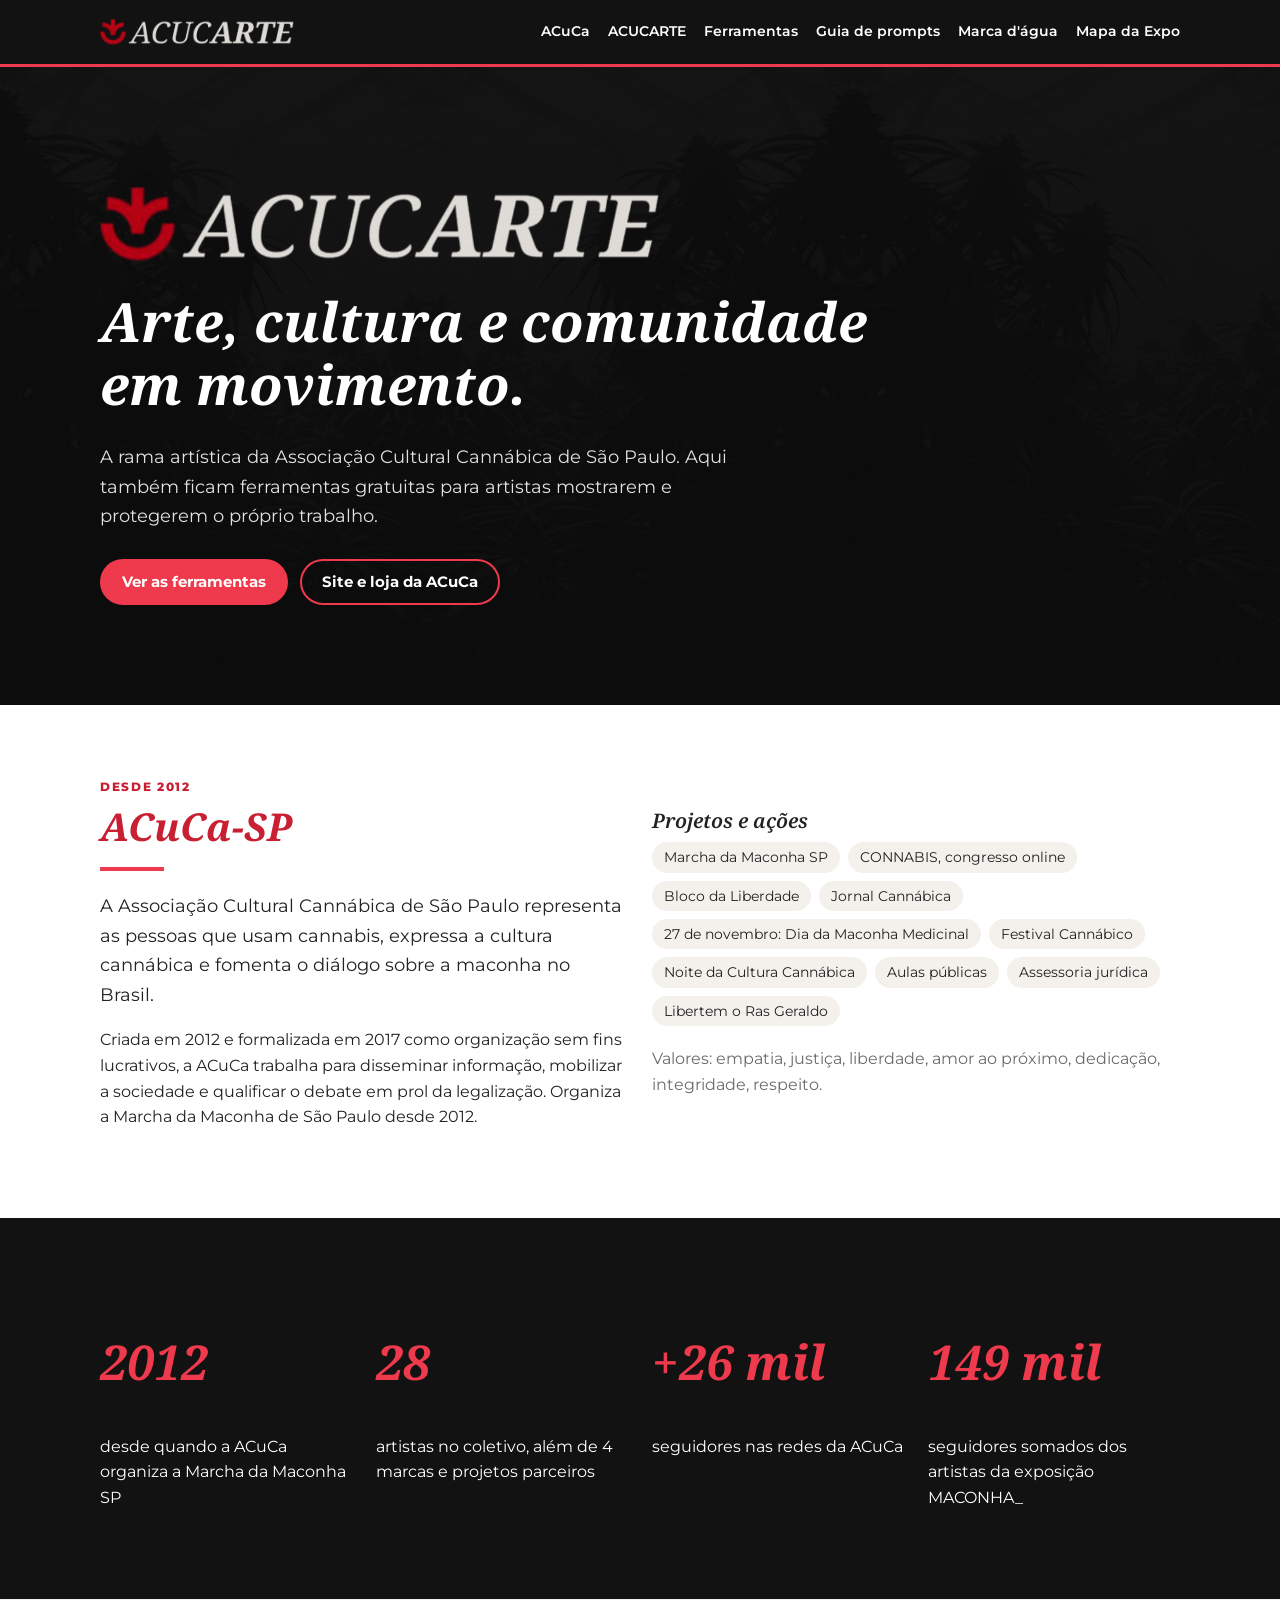
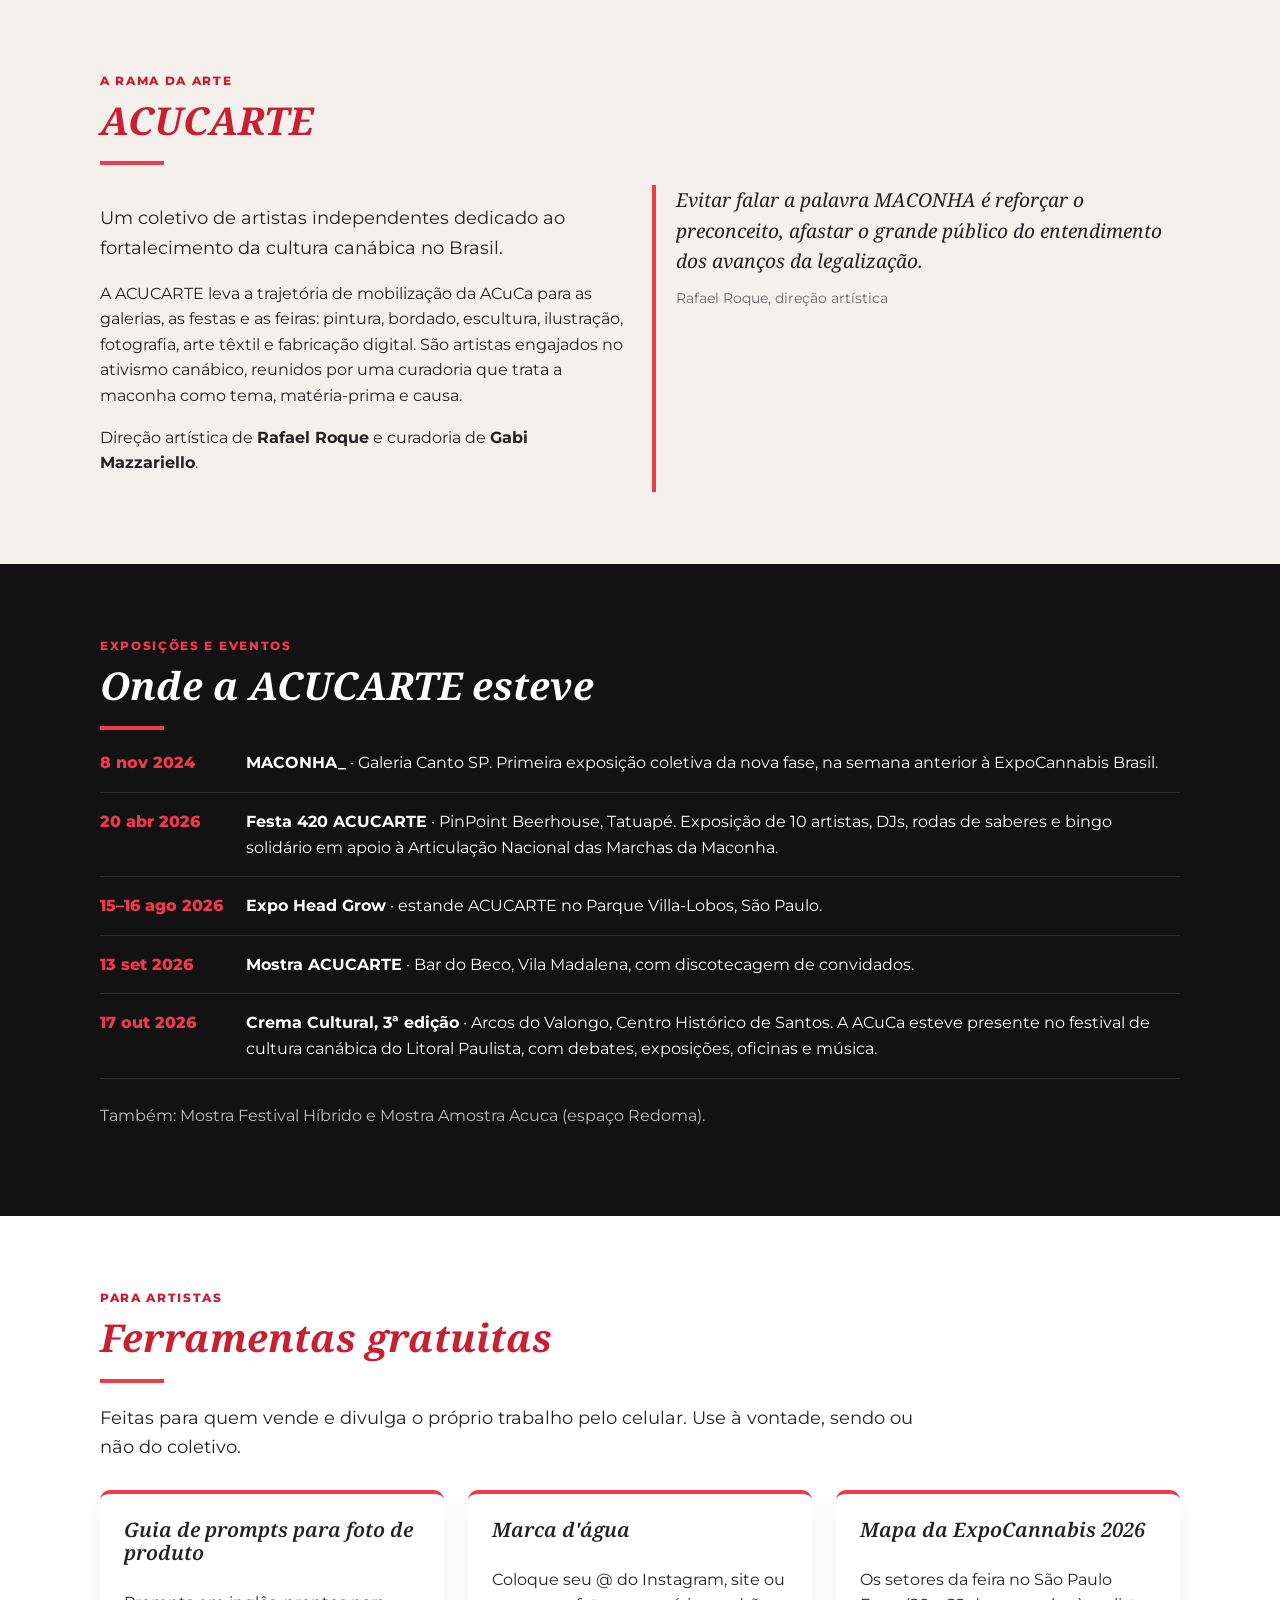
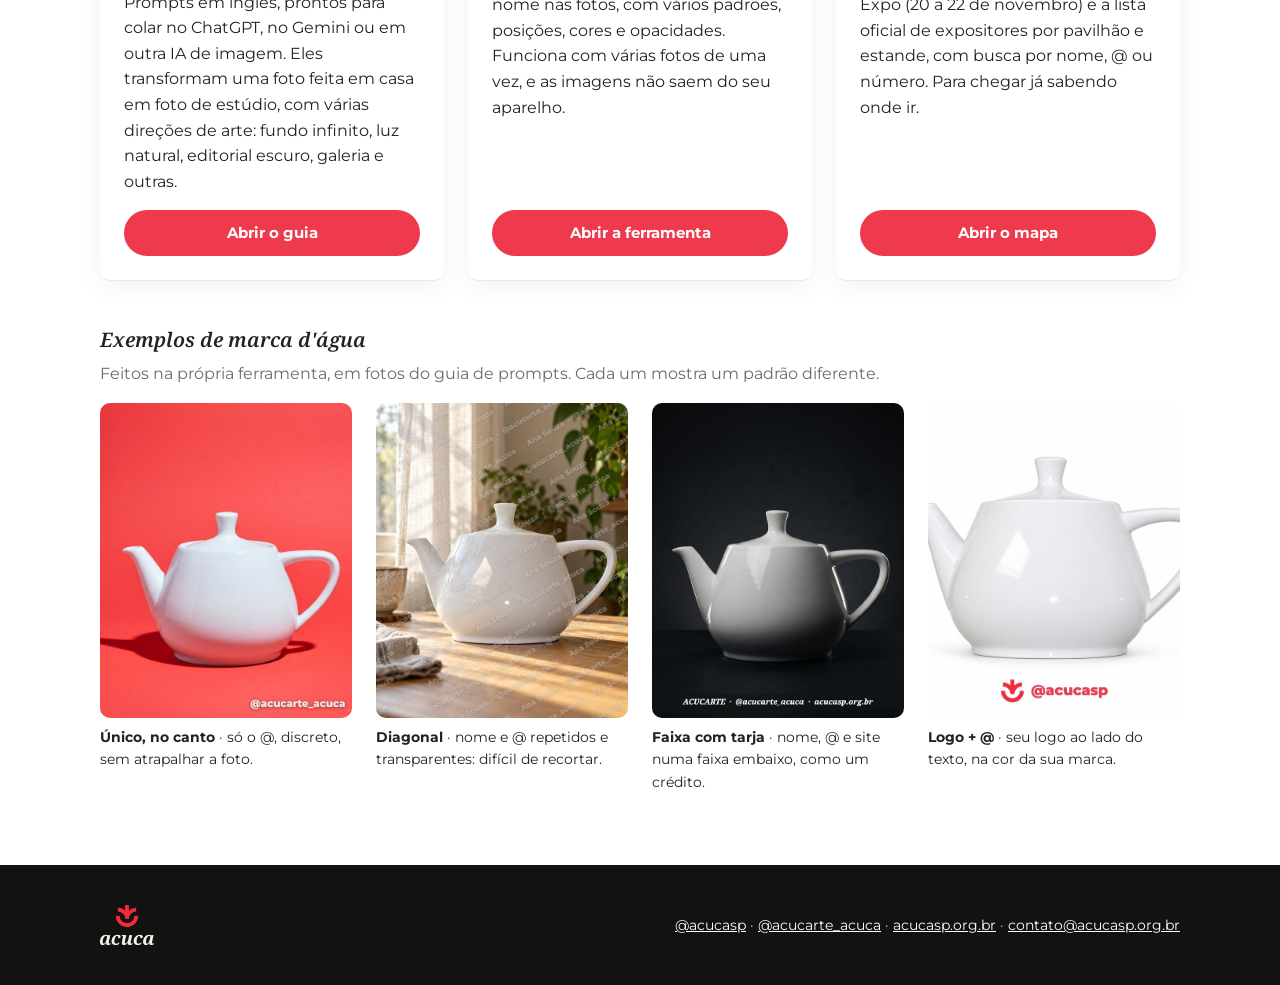
==== index.html @ 6b3c2a62 "Linha do tempo: Crema Cultural identificado como 3ª edição Co-Authored-By: Claude Opus 5.5 <noreply@" ====
<!doctype html>
<html lang="pt-BR">
<head>
  <meta charset="utf-8">
  <meta name="viewport" content="width=device-width, initial-scale=1">
  <title>ACUCARTE · ACuCa-SP</title>
  <meta name="description" content="ACuCa-SP, Associação Cultural Cannábica de São Paulo, e ACUCARTE, sua rama artística. Ferramentas gratuitas para artistas: guia de prompts para foto de produto e marca d'água.">
  <meta property="og:title" content="ACUCARTE · ACuCa-SP">
  <meta property="og:description" content="Arte, cultura e comunidade em movimento. Ferramentas gratuitas para artistas.">
  <meta property="og:image" content="https://acuca-sp.github.io/assets/img/fundo-estufa.jpg">
  <link rel="icon" href="assets/img/simbolo-acuca.svg" type="image/svg+xml">
  <link rel="preconnect" href="https://fonts.googleapis.com">
  <link rel="preconnect" href="https://fonts.gstatic.com" crossorigin>
  <link rel="stylesheet" href="https://fonts.googleapis.com/css2?family=Noto+Serif:ital,wght@1,400;1,600;1,700&family=Montserrat:wght@400;600;700;800&display=swap">
  <link rel="stylesheet" href="assets/css/style.css?v=202610271545">
</head>
<body>
  <a class="pular" href="#conteudo">Pular para o conteúdo</a>
  <header class="topo">
    <div class="wrap">
      <a class="marca" href="./" target="_blank" rel="noopener"><img src="assets/img/logo-acucarte-claro.png" alt="ACUCARTE" width="910" height="122"></a>
      <nav aria-label="Principal">
        <a href="#acuca">ACuCa</a>
        <a href="#acucarte">ACUCARTE</a>
        <a href="#ferramentas">Ferramentas</a>
        <a href="prompts/" target="_blank" rel="noopener">Guia de prompts</a>
        <a href="marca-dagua/" target="_blank" rel="noopener">Marca d'água</a>
        <a href="expocannabis/" target="_blank" rel="noopener">Mapa da Expo</a>
      </nav>
    </div>
  </header>

  <main id="conteudo">
    <section class="hero">
      <div class="wrap">
        <img class="logo" src="assets/img/logo-acucarte-claro.png" alt="ACUCARTE" width="910" height="122">
        <h1>Arte, cultura e comunidade em movimento.</h1>
        <p>A rama artística da Associação Cultural Cannábica de São Paulo. Aqui também ficam ferramentas gratuitas para artistas mostrarem e protegerem o próprio trabalho.</p>
        <div class="botoes">
          <a class="btn" href="#ferramentas">Ver as ferramentas</a>
          <a class="btn contorno" href="https://www.acucasp.org.br" target="_blank" rel="noopener">Site e loja da ACuCa</a>
        </div>
      </div>
    </section>

    <section id="acuca" class="branca">
      <div class="wrap grade g2" style="align-items:center">
        <div>
          <p class="rotulo">Desde 2012</p>
          <h2>ACuCa-SP</h2>
          <hr class="fio">
          <p class="lead">A Associação Cultural Cannábica de São Paulo representa as pessoas que usam cannabis, expressa a cultura cannábica e fomenta o diálogo sobre a maconha no Brasil.</p>
          <p>Criada em 2012 e formalizada em 2017 como organização sem fins lucrativos, a ACuCa trabalha para disseminar informação, mobilizar a sociedade e qualificar o debate em prol da legalização. Organiza a Marcha da Maconha de São Paulo desde 2012.</p>
        </div>
        <div>
          <h3>Projetos e ações</h3>
          <ul class="lista-tags">
            <li>Marcha da Maconha SP</li>
            <li>CONNABIS, congresso online</li>
            <li>Bloco da Liberdade</li>
            <li>Jornal Cannábica</li>
            <li>27 de novembro: Dia da Maconha Medicinal</li>
            <li>Festival Cannábico</li>
            <li>Noite da Cultura Cannábica</li>
            <li>Aulas públicas</li>
            <li>Assessoria jurídica</li>
            <li>Libertem o Ras Geraldo</li>
          </ul>
          <p class="mudo" style="margin-top:20px">Valores: empatia, justiça, liberdade, amor ao próximo, dedicação, integridade, respeito.</p>
        </div>
      </div>
    </section>

    <section class="escura">
      <div class="wrap grade g4">
        <div><p class="numero">2012</p><p>desde quando a ACuCa organiza a Marcha da Maconha SP</p></div>
        <div><p class="numero">28</p><p>artistas no coletivo, além de 4 marcas e projetos parceiros</p></div>
        <div><p class="numero">+26 mil</p><p>seguidores nas redes da ACuCa</p></div>
        <div><p class="numero">149 mil</p><p>seguidores somados dos artistas da exposição MACONHA_</p></div>
      </div>
    </section>

    <section id="acucarte">
      <div class="wrap">
        <p class="rotulo">A rama da arte</p>
        <h2>ACUCARTE</h2>
        <hr class="fio">
        <div class="grade g2">
          <div>
            <p class="lead">Um coletivo de artistas independentes dedicado ao fortalecimento da cultura canábica no Brasil.</p>
            <p>A ACUCARTE leva a trajetória de mobilização da ACuCa para as galerias, as festas e as feiras: pintura, bordado, escultura, ilustração, fotografia, arte têxtil e fabricação digital. São artistas engajados no ativismo canábico, reunidos por uma curadoria que trata a maconha como tema, matéria-prima e causa.</p>
            <p>Direção artística de <strong>Rafael Roque</strong> e curadoria de <strong>Gabi Mazzariello</strong>.</p>
          </div>
          <blockquote>
            Evitar falar a palavra MACONHA é reforçar o preconceito, afastar o grande público do entendimento dos avanços da legalização.
            <footer>Rafael Roque, direção artística</footer>
          </blockquote>
        </div>
      </div>
    </section>

    <section class="escura">
      <div class="wrap">
        <p class="rotulo">Exposições e eventos</p>
        <h2>Onde a ACUCARTE esteve</h2>
        <hr class="fio">
        <ol class="linha-tempo">
          <li><time datetime="2024-11-08">8 nov 2024</time><div><strong>MACONHA_</strong> · Galeria Canto SP. Primeira exposição coletiva da nova fase, na semana anterior à ExpoCannabis Brasil.</div></li>
          <li><time datetime="2026-04-20">20 abr 2026</time><div><strong>Festa 420 ACUCARTE</strong> · PinPoint Beerhouse, Tatuapé. Exposição de 10 artistas, DJs, rodas de saberes e bingo solidário em apoio à Articulação Nacional das Marchas da Maconha.</div></li>
          <li><time datetime="2026-08-15">15–16 ago 2026</time><div><strong>Expo Head Grow</strong> · estande ACUCARTE no Parque Villa-Lobos, São Paulo.</div></li>
          <li><time datetime="2026-09-13">13 set 2026</time><div><strong>Mostra ACUCARTE</strong> · Bar do Beco, Vila Madalena, com discotecagem de convidados.</div></li>
          <li><time datetime="2026-10-17">17 out 2026</time><div><strong>Crema Cultural, 3ª edição</strong> · Arcos do Valongo, Centro Histórico de Santos. A ACuCa esteve presente no festival de cultura canábica do Litoral Paulista, com debates, exposições, oficinas e música.</div></li>
        </ol>
        <p class="mudo" style="margin-top:24px">Também: Mostra Festival Híbrido e Mostra Amostra Acuca (espaço Redoma).</p>
      </div>
    </section>

    <section id="ferramentas" class="branca">
      <div class="wrap">
        <p class="rotulo">Para artistas</p>
        <h2>Ferramentas gratuitas</h2>
        <hr class="fio">
        <p class="lead">Feitas para quem vende e divulga o próprio trabalho pelo celular. Use à vontade, sendo ou não do coletivo.</p>
        <div class="grade g3" style="margin-top:28px">
          <article class="cartao ferramenta">
            <h3>Guia de prompts para foto de produto</h3>
            <p>Prompts em inglês, prontos para colar no ChatGPT, no Gemini ou em outra IA de imagem. Eles transformam uma foto feita em casa em foto de estúdio, com várias direções de arte: fundo infinito, luz natural, editorial escuro, galeria e outras.</p>
            <a class="btn" href="prompts/" target="_blank" rel="noopener">Abrir o guia</a>
          </article>
          <article class="cartao ferramenta">
            <h3>Marca d'água</h3>
            <p>Coloque seu @ do Instagram, site ou nome nas fotos, com vários padrões, posições, cores e opacidades. Funciona com várias fotos de uma vez, e as imagens não saem do seu aparelho.</p>
            <a class="btn" href="marca-dagua/" target="_blank" rel="noopener">Abrir a ferramenta</a>
          </article>
          <article class="cartao ferramenta">
            <h3>Mapa da ExpoCannabis 2026</h3>
            <p>Os setores da feira no São Paulo Expo (20 a 22 de novembro) e a lista oficial de expositores por pavilhão e estande, com busca por nome, @ ou número. Para chegar já sabendo onde ir.</p>
            <a class="btn" href="expocannabis/" target="_blank" rel="noopener">Abrir o mapa</a>
          </article>
        </div>

        <h3 style="margin-top:48px">Exemplos de marca d'água</h3>
        <p class="mudo" style="margin-top:0">Feitos na própria ferramenta, em fotos do guia de prompts. Cada um mostra um padrão diferente.</p>
        <div class="grade g4 exemplos-marca">
          <figure>
            <a href="marca-dagua/" target="_blank" rel="noopener"><img src="assets/img/marca-dagua/unico-canto.jpg" alt="Bule branco em fundo vermelho com @acucarte_acuca discreto no canto de baixo à direita." width="645" height="800" loading="lazy"></a>
            <figcaption><strong>Único, no canto</strong> · só o @, discreto, sem atrapalhar a foto.</figcaption>
          </figure>
          <figure>
            <a href="marca-dagua/" target="_blank" rel="noopener"><img src="assets/img/marca-dagua/diagonal.jpg" alt="Bule numa mesa de madeira com o nome e o @ repetidos em diagonal, bem transparentes, sobre a foto inteira." width="640" height="800" loading="lazy"></a>
            <figcaption><strong>Diagonal</strong> · nome e @ repetidos e transparentes: difícil de recortar.</figcaption>
          </figure>
          <figure>
            <a href="marca-dagua/" target="_blank" rel="noopener"><img src="assets/img/marca-dagua/faixa-tarja.jpg" alt="Bule em fundo preto com uma faixa escura embaixo trazendo ACUCARTE, @acucarte_acuca e acucasp.org.br em serifa itálica." width="645" height="800" loading="lazy"></a>
            <figcaption><strong>Faixa com tarja</strong> · nome, @ e site numa faixa embaixo, como um crédito.</figcaption>
          </figure>
          <figure>
            <a href="marca-dagua/" target="_blank" rel="noopener"><img src="assets/img/marca-dagua/logo-e-arroba.jpg" alt="Bule em fundo branco com o símbolo da ACuCa e @acucasp em vermelho, centralizados embaixo." width="800" height="800" loading="lazy"></a>
            <figcaption><strong>Logo + @</strong> · seu logo ao lado do texto, na cor da sua marca.</figcaption>
          </figure>
        </div>
      </div>
    </section>
  </main>

  <footer class="rodape">
    <div class="wrap">
      <img src="assets/img/logo-acuca-branco.png" alt="ACuCa-SP" width="852" height="634">
      <div>
        <a href="https://instagram.com/acucasp" target="_blank" rel="noopener">@acucasp</a> · <a href="https://instagram.com/acucarte_acuca" target="_blank" rel="noopener">@acucarte_acuca</a> ·
        <a href="https://www.acucasp.org.br" target="_blank" rel="noopener">acucasp.org.br</a> · <a href="mailto:contato@acucasp.org.br" target="_blank" rel="noopener">contato@acucasp.org.br</a>
      </div>
    </div>
  </footer>
</body>
</html>
---- assets/css/style.css ----
/* ACUCARTE · identidade da apresentação oficial: preto + vermelho + branco,
   serifa itálica (Noto Serif) nos títulos e Montserrat no texto. */
:root {
  --preto: #121212;
  --grafite: #1e1e1e;
  --grafite-2: #2a2a2a;
  --vermelho: #ee3a4c;
  --vermelho-escuro: #c81f33;
  --vermelho-claro: #f9d5d9;
  --branco: #fff;
  --gelo: #f4f1ec;
  --cinza: #6b6b6b;
  --cinza-claro: #d8d8d8;
  --texto: #222;
  --serif: 'Noto Serif', Georgia, serif;
  --sans: 'Montserrat', 'Helvetica Neue', Arial, sans-serif;
  --raio: 10px;
  --largura: 1120px;
}

* { box-sizing: border-box; }
html { scroll-behavior: smooth; }
body { margin: 0; font-family: var(--sans); color: var(--texto); background: var(--gelo); line-height: 1.6; font-size: 16px; }
img { max-width: 100%; display: block; }
a { color: var(--vermelho-escuro); }
a:hover { color: var(--vermelho); }
:focus-visible { outline: 3px solid var(--vermelho); outline-offset: 2px; }
.sr-only { position: absolute; width: 1px; height: 1px; overflow: hidden; clip: rect(0 0 0 0); white-space: nowrap; }
.pular { position: absolute; left: -9999px; top: 0; background: var(--branco); padding: 8px 12px; z-index: 10; }
.pular:focus { left: 8px; }

.wrap { max-width: var(--largura); margin: 0 auto; padding: 0 20px; }

/* ---------- topo ---------- */
.topo { background: var(--preto); color: var(--branco); position: sticky; top: 0; z-index: 5; border-bottom: 3px solid var(--vermelho); }
.topo .wrap { display: flex; align-items: center; justify-content: space-between; gap: 16px; min-height: 64px; flex-wrap: wrap; }
.topo .marca img { height: 26px; width: auto; }
.topo nav { display: flex; gap: 4px 18px; flex-wrap: wrap; }
.topo nav a { color: var(--branco); text-decoration: none; font-weight: 600; font-size: 14px; padding: 6px 0; border-bottom: 2px solid transparent; }
.topo nav a:hover, .topo nav a[aria-current="page"] { border-color: var(--vermelho); color: var(--branco); }
@media (max-width: 640px) {
  .topo { position: static; }
  .topo .wrap { padding-top: 12px; padding-bottom: 8px; }
  .topo nav { gap: 2px 14px; }
  .topo nav a { font-size: 13px; }
  section { padding: 48px 0; }
}

/* ---------- tipografia ---------- */
h1, h2, h3 { font-family: var(--serif); font-style: italic; line-height: 1.15; margin: 0 0 .5em; }
h1 { font-size: clamp(2rem, 5vw, 3.4rem); font-weight: 700; }
h2 { font-size: clamp(1.6rem, 3.4vw, 2.4rem); font-weight: 700; color: var(--vermelho-escuro); }
h3 { font-size: 1.25rem; font-weight: 600; }
.rotulo { font-weight: 800; text-transform: uppercase; letter-spacing: .14em; font-size: 12px; color: var(--vermelho-escuro); margin: 0 0 8px; }
.escura .rotulo { color: var(--vermelho); }
.fio { width: 64px; border: 0; border-top: 4px solid var(--vermelho); margin: 0 0 20px; }
.lead { font-size: 1.15rem; max-width: 46em; }
.mudo { color: var(--cinza); }

/* ---------- seções ---------- */
section { padding: 72px 0; }
[id] { scroll-margin-top: 80px; }
.escura { background: var(--preto); color: var(--branco); }
.escura h2 { color: var(--branco); }
.escura .mudo { color: rgba(255, 255, 255, .72); }
.escura a { color: var(--vermelho-claro); }
.branca { background: var(--branco); }

.hero { position: relative; background: var(--preto) url('../img/fundo-estufa.jpg') center / cover no-repeat; color: var(--branco); padding: 120px 0 100px; }
.hero::before { content: ''; position: absolute; inset: 0; background: linear-gradient(180deg, rgba(12,12,12,.55), rgba(12,12,12,.8)); }
.hero .wrap { position: relative; }
.hero .logo { width: min(560px, 100%); height: auto; margin-bottom: 28px; }
.hero h1 { color: var(--branco); max-width: 15em; }
.hero p { font-size: 1.15rem; max-width: 36em; color: rgba(255,255,255,.88); }

.cabeca { background: var(--preto); color: var(--branco); padding: 56px 0 48px; }
.cabeca h1 { color: var(--branco); }
.cabeca p { max-width: 46em; color: rgba(255,255,255,.85); margin: 0; }

.botoes { display: flex; gap: 12px; flex-wrap: wrap; margin-top: 28px; }
.btn { display: inline-flex; align-items: center; justify-content: center; gap: 8px; font: 700 15px var(--sans); padding: 12px 20px; border-radius: 999px;
  border: 2px solid var(--vermelho); background: var(--vermelho); color: var(--branco); text-decoration: none; cursor: pointer; line-height: 1.2; }
.btn:hover { background: var(--vermelho-escuro); border-color: var(--vermelho-escuro); color: var(--branco); }
.btn.contorno { background: transparent; color: inherit; }
.btn.contorno:hover { background: var(--vermelho); color: var(--branco); }
.btn.sm { padding: 7px 14px; font-size: 13px; }
.btn:disabled { opacity: .45; cursor: not-allowed; }

.grade { display: grid; gap: 24px; }
.g2 { grid-template-columns: repeat(auto-fit, minmax(300px, 1fr)); }
.g3 { grid-template-columns: repeat(auto-fit, minmax(260px, 1fr)); }
.g4 { grid-template-columns: repeat(auto-fit, minmax(200px, 1fr)); }

.cartao { background: var(--branco); border-radius: var(--raio); padding: 24px; box-shadow: 0 1px 0 rgba(0,0,0,.06), 0 8px 24px rgba(0,0,0,.05); }
.escura .cartao { background: var(--grafite); color: var(--branco); box-shadow: none; }
.cartao.ferramenta { display: flex; flex-direction: column; border-top: 4px solid var(--vermelho); }
.cartao.ferramenta p { flex: 1; }
.exemplos-marca figure { margin: 0; }
.exemplos-marca a { display: block; border-radius: var(--raio); overflow: hidden; background: var(--gelo); }
.exemplos-marca img { width: 100%; height: auto; aspect-ratio: 4 / 5; object-fit: cover; transition: transform .2s; }
.exemplos-marca a:hover img { transform: scale(1.03); }
.exemplos-marca figcaption { font-size: 14px; margin-top: 8px; }
@media (max-width: 560px) { .exemplos-marca { grid-template-columns: 1fr 1fr; gap: 14px; } }

.numero { font-family: var(--serif); font-style: italic; font-weight: 700; font-size: clamp(2.2rem, 5vw, 3rem); color: var(--vermelho); line-height: 1; }
.numero + p { margin-top: 8px; }

blockquote { margin: 0; padding: 0 0 0 20px; border-left: 4px solid var(--vermelho); font-family: var(--serif); font-style: italic; font-size: 1.2rem; }
blockquote footer { font-family: var(--sans); font-style: normal; font-size: 14px; margin-top: 10px; color: var(--cinza); }
.escura blockquote footer { color: rgba(255,255,255,.7); }

.lista-tags { display: flex; flex-wrap: wrap; gap: 8px; padding: 0; margin: 0; list-style: none; }
.lista-tags li { background: var(--gelo); border-radius: 999px; padding: 4px 12px; font-size: 14px; }
.escura .lista-tags li { background: var(--grafite-2); }

.linha-tempo { list-style: none; padding: 0; margin: 0; display: grid; gap: 16px; }
.linha-tempo li { display: grid; grid-template-columns: 130px 1fr; gap: 16px; padding-bottom: 16px; border-bottom: 1px solid rgba(255,255,255,.12); }
.linha-tempo time { font-weight: 800; color: var(--vermelho); }
@media (max-width: 560px) { .linha-tempo li { grid-template-columns: 1fr; gap: 4px; } }

/* ---------- rodapé ---------- */
.rodape { background: var(--preto); color: rgba(255,255,255,.8); padding: 40px 0; font-size: 14px; }
.rodape a { color: var(--branco); }
.rodape .wrap { display: flex; justify-content: space-between; gap: 24px; flex-wrap: wrap; align-items: center; }
.rodape img { height: 40px; width: auto; }

/* ---------- formulários ---------- */
label { font-weight: 600; font-size: 14px; }
input[type=text], input[type=url], input[type=search], input[type=number], select, textarea {
  width: 100%; font: 15px var(--sans); padding: 9px 11px; border: 1px solid var(--cinza-claro); border-radius: 8px; background: var(--branco); color: var(--texto); }
input[type=color] { width: 44px; height: 38px; padding: 2px; border: 1px solid var(--cinza-claro); border-radius: 8px; background: var(--branco); cursor: pointer; }
input[type=range] { width: 100%; accent-color: var(--vermelho); }
input[type=checkbox], input[type=radio] { accent-color: var(--vermelho); }

/* ---------- guia de prompts ---------- */
.filtros { display: flex; gap: 8px; flex-wrap: wrap; margin: 0 0 28px; }
.filtros button { font: 600 14px var(--sans); border: 1px solid var(--cinza-claro); background: var(--branco); padding: 7px 14px; border-radius: 999px; cursor: pointer; color: var(--texto); }
.filtros button[aria-pressed="true"] { background: var(--preto); color: var(--branco); border-color: var(--preto); }
.prompt { display: grid; gap: 20px; }
.prompt + .prompt { margin-top: 32px; }
.prompt header { display: flex; justify-content: space-between; gap: 12px; flex-wrap: wrap; align-items: flex-start; }
.prompt header h3 { margin: 0; }
.selo { display: inline-block; font: 800 11px var(--sans); text-transform: uppercase; letter-spacing: .1em; padding: 4px 10px; border-radius: 999px; background: var(--gelo); color: var(--cinza); }
.selo.aprovado { background: #dff3e4; color: #1d6b34; }
.selo.teste { background: #fff3d6; color: #8a5a00; }
.antes-depois { display: grid; grid-template-columns: var(--colunas, 1fr 1fr); gap: 12px; align-items: start; }
.antes-depois figure { margin: 0; min-width: 0; }
.antes-depois .vazio { aspect-ratio: 3 / 2; border: 2px dashed var(--cinza-claro); border-radius: var(--raio); display: grid; place-items: center; text-align: center; padding: 16px; color: var(--cinza); font-size: 14px; }
.antes-depois a { display: block; border-radius: var(--raio); overflow: hidden; }
.antes-depois img { width: 100%; height: auto; background: var(--gelo); transition: transform .2s; }
.antes-depois a:hover img { transform: scale(1.02); }
.antes-depois figcaption { font-size: 12px; font-weight: 800; text-transform: uppercase; letter-spacing: .1em; margin-top: 6px; color: var(--cinza); }
.codigo { position: relative; }
.codigo pre { margin: 0; background: var(--preto); color: #f1f1f1; padding: 54px 18px 18px; border-radius: var(--raio); white-space: pre-wrap; word-break: break-word;
  font: 14px/1.6 ui-monospace, SFMono-Regular, Menlo, Consolas, monospace; max-height: 420px; overflow: auto; }
.codigo .copiar { position: absolute; top: 10px; right: 10px; }
.codigo pre .var { color: #ffb4bd; font-weight: 700; }
.ficha { display: grid; grid-template-columns: max-content 1fr; gap: 6px 16px; font-size: 14px; margin: 0; }
.ficha dt { font-weight: 700; }
.ficha dd { margin: 0; }
.passos { counter-reset: passo; list-style: none; padding: 0; display: grid; gap: 14px; }
.passos li { counter-increment: passo; position: relative; padding-left: 48px; }
.passos li::before { content: counter(passo); position: absolute; left: 0; top: -2px; width: 34px; height: 34px; border-radius: 50%; background: var(--vermelho);
  color: var(--branco); font-weight: 800; display: grid; place-items: center; }
.aviso { border-left: 4px solid var(--vermelho); background: var(--branco); padding: 14px 18px; border-radius: 0 var(--raio) var(--raio) 0; }
.linha-preview { display: flex; gap: 10px; align-items: center; flex-wrap: wrap; }
.janela-preview { width: min(1120px, calc(100vw - 32px)); max-height: calc(100vh - 32px); overflow: auto; padding: 20px; border: 0;
  border-radius: var(--raio); background: var(--branco); color: var(--texto); box-shadow: 0 20px 60px rgba(0,0,0,.35); }
/* o fundo escurecido não captura o mouse: assim o botão continua "sob o cursor" e a janela não fecha sozinha */
.janela-preview::backdrop { background: rgba(18,18,18,.55); pointer-events: none; }
.janela-topo { display: flex; justify-content: space-between; align-items: center; gap: 12px; margin-bottom: 14px; }
.janela-topo h3 { margin: 0; }
.janela-preview .antes-depois { margin: 0 auto; }
/* no celular, três fotos numa linha ficariam minúsculas: o antes ocupa a linha de cima e os depois dividem a de baixo */
@media (max-width: 560px) {
  .antes-depois { grid-template-columns: var(--colunas-celular, 1fr 1fr); gap: 10px 8px; max-width: none !important; }
  .antes-depois figure.antes { grid-column: 1 / -1; }
  .antes-depois .vazio { padding: 8px; font-size: 12px; }
}

/* ---------- marca d'água ---------- */
.estudio { display: grid; grid-template-columns: minmax(0, 1fr) 360px; gap: 24px; align-items: start; }
@media (max-width: 900px) { .estudio { grid-template-columns: 1fr; } }
.palco { background: repeating-conic-gradient(#e8e4dd 0 25%, #f7f5f1 0 50%) 0 0 / 20px 20px; border-radius: var(--raio); min-height: 360px;
  display: grid; place-items: center; padding: 16px; position: relative; }
.palco canvas { max-width: 100%; max-height: 72vh; height: auto; box-shadow: 0 8px 30px rgba(0,0,0,.18); }
.soltar { border: 2px dashed var(--cinza); border-radius: var(--raio); padding: 40px 20px; text-align: center; background: rgba(255,255,255,.85); cursor: pointer; width: 100%; max-width: 520px; }
.soltar.ativo, .palco.ativo { outline: 3px dashed var(--vermelho); outline-offset: -8px; }
.miniaturas { display: flex; gap: 8px; overflow-x: auto; padding: 10px 0 4px; }
.miniaturas button { flex: 0 0 auto; border: 2px solid transparent; padding: 0; border-radius: 6px; cursor: pointer; background: none; position: relative; }
.miniaturas button[aria-current="true"] { border-color: var(--vermelho); }
.miniaturas img { width: 72px; height: 72px; object-fit: cover; border-radius: 4px; }
.painel { display: grid; gap: 14px; }
.painel fieldset { border: 0; margin: 0; padding: 16px; background: var(--branco); border-radius: var(--raio); display: grid; gap: 12px; }
.painel legend { font-family: var(--serif); font-style: italic; font-weight: 700; font-size: 1.1rem; padding: 0; float: left; width: 100%; margin-bottom: 4px; }
.painel legend + * { clear: both; }
.campo { display: grid; gap: 4px; }
.campo .valor { font-weight: 400; color: var(--cinza); float: right; font-variant-numeric: tabular-nums; }
.linha { display: flex; gap: 10px; align-items: center; }
.linha > * { flex: 1; }
.linha > input[type=color], .linha > input[type=checkbox] { flex: 0 0 auto; }
.chips { display: flex; flex-wrap: wrap; gap: 6px; }
.chips label { font-weight: 600; font-size: 13px; }
.chips input { position: absolute; opacity: 0; pointer-events: none; }
.chips span { display: inline-block; padding: 6px 11px; border-radius: 999px; border: 1px solid var(--cinza-claro); background: var(--branco); cursor: pointer; }
.chips input:checked + span { background: var(--preto); color: var(--branco); border-color: var(--preto); }
.chips input:focus-visible + span { outline: 3px solid var(--vermelho); outline-offset: 2px; }
.posicoes { display: grid; grid-template-columns: repeat(3, 40px); gap: 4px; }
.posicoes label { position: relative; }
.posicoes input { position: absolute; opacity: 0; }
.posicoes span { display: block; width: 40px; height: 32px; border-radius: 6px; border: 1px solid var(--cinza-claro); background: var(--branco); cursor: pointer; position: relative; }
.posicoes span::after { content: ''; position: absolute; width: 8px; height: 8px; border-radius: 50%; background: var(--cinza-claro); top: 50%; left: 50%; transform: translate(-50%, -50%); }
.posicoes input:checked + span { border-color: var(--vermelho); }
.posicoes input:checked + span::after { background: var(--vermelho); }
.posicoes input:focus-visible + span { outline: 3px solid var(--vermelho); outline-offset: 2px; }
.cores { display: flex; gap: 6px; flex-wrap: wrap; align-items: center; }
.cores button { width: 28px; height: 28px; border-radius: 50%; border: 2px solid var(--cinza-claro); cursor: pointer; }
.acoes { position: sticky; bottom: 0; background: var(--gelo); padding: 12px 0; display: flex; gap: 8px; flex-wrap: wrap; }
.dica { font-size: 13px; color: var(--cinza); margin: 0; }
[hidden] { display: none !important; }

/* ---------- mapa da ExpoCannabis ---------- */
.expo { display: grid; grid-template-columns: minmax(0, 1fr) 320px; gap: 24px; align-items: start; margin-top: 20px; }
.planta { display: grid; grid-template-columns: 2fr 1fr; grid-template-areas: "p7 cultural" "p7 p8" "externa externa"; gap: 12px; }
.planta .pavilhao { grid-area: p7; display: grid; grid-template-columns: 1fr 1fr; gap: 10px; background: var(--branco); border: 2px solid var(--cinza-claro); border-radius: 14px; padding: 12px; }
.planta .nome-pav { grid-column: 1 / -1; margin: 0; font-weight: 800; font-size: 12px; letter-spacing: .14em; text-transform: uppercase; color: var(--cinza); }
.planta .cultural { grid-area: cultural; }
.planta .p8 { grid-area: p8; }
.planta .externa { grid-area: externa; min-height: 90px; }
.planta .setor { display: flex; flex-direction: column; align-items: center; justify-content: center; gap: 2px; min-height: 120px; padding: 12px; border: 3px solid var(--preto); border-radius: var(--raio); background: var(--preto); color: var(--branco); cursor: pointer; font: 600 13px var(--sans); text-align: center; transition: background .15s; }
.planta .setor strong { font: italic 700 clamp(1.05rem, 2.4vw, 1.5rem) var(--serif); }
.planta .setor .conta { opacity: .85; }
.planta .setor.cultural { background: var(--vermelho-escuro); border-color: var(--vermelho-escuro); }
.planta .setor.externa { background: #3d5a40; border-color: #3d5a40; }
.planta .setor:hover { background: var(--grafite-2); }
.planta .setor.cultural:hover { background: var(--vermelho); }
.planta .setor.externa:hover { background: #4c7050; }
.planta .setor[aria-pressed="true"] { outline: 4px solid var(--vermelho); outline-offset: 3px; }
.planta .setor.cultural[aria-pressed="true"] { outline-color: var(--preto); }
@media (max-width: 560px) {
  .planta { grid-template-columns: 1fr 1fr; grid-template-areas: "p7 p7" "cultural p8" "externa externa"; }
  .planta .setor { min-height: 96px; }
}
.expo + .dica, .expo .dica { margin-top: 8px; }
#setor-info h3 { margin-bottom: 8px; }
#setor-info .ficha { margin-top: 12px; }
#setor-info .ficha dd { white-space: nowrap; }
.busca-expo { display: grid; gap: 12px; margin-bottom: 8px; }
.busca-expo .campo { max-width: 520px; }
.busca-expo .filtros { margin: 0; }
.lista-expo { list-style: none; padding: 0; margin: 16px 0 0; display: grid; grid-template-columns: repeat(auto-fill, minmax(250px, 1fr)); gap: 10px; }
.lista-expo li { background: var(--gelo); border-radius: var(--raio); padding: 12px 14px; display: grid; gap: 4px; font-size: 14px; align-content: start; }
.lista-expo .estande { font-weight: 700; }
.lista-expo a { overflow-wrap: anywhere; }
.setor-tag { justify-self: start; font: 800 11px var(--sans); text-transform: uppercase; letter-spacing: .08em; padding: 3px 8px; border-radius: 999px; background: var(--preto); color: var(--branco); }
.setor-tag.cultural { background: var(--vermelho-escuro); }
.setor-tag.externa { background: #3d5a40; }
@media (max-width: 860px) { .expo { grid-template-columns: 1fr; } }
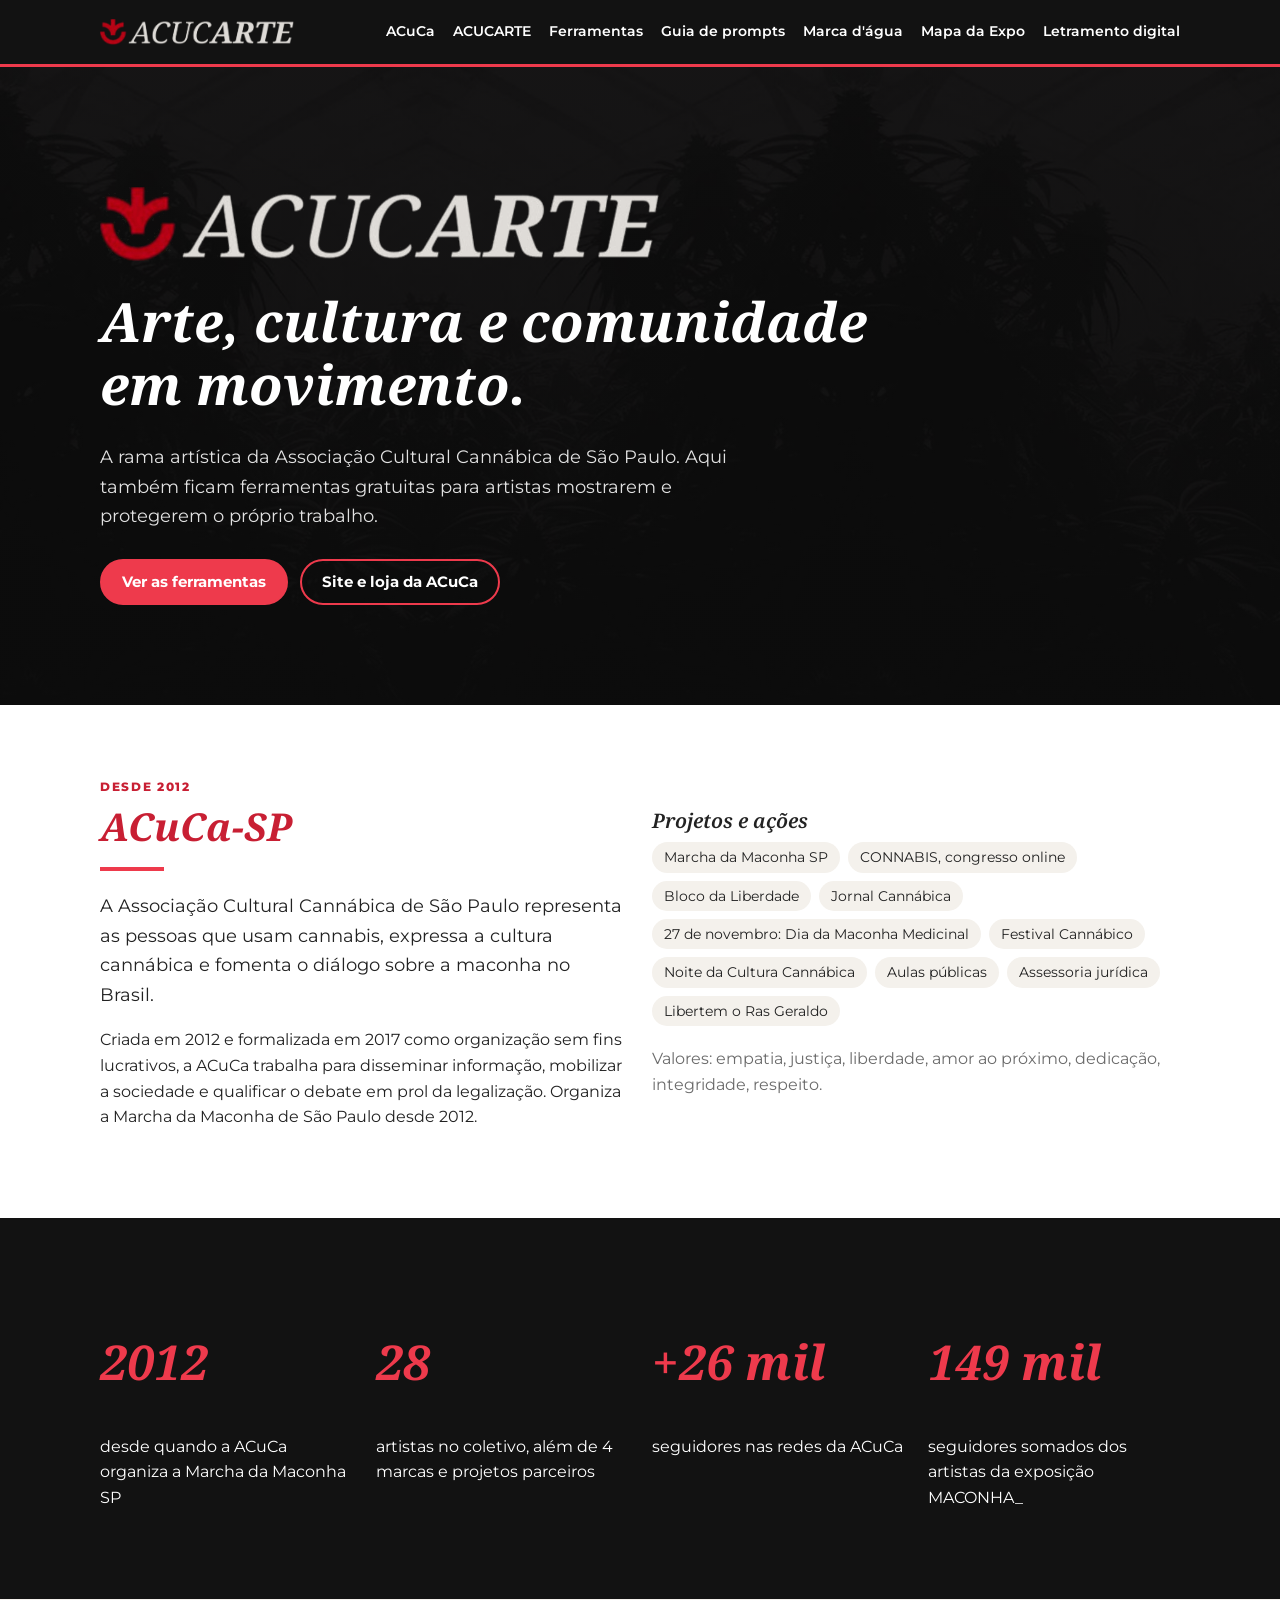
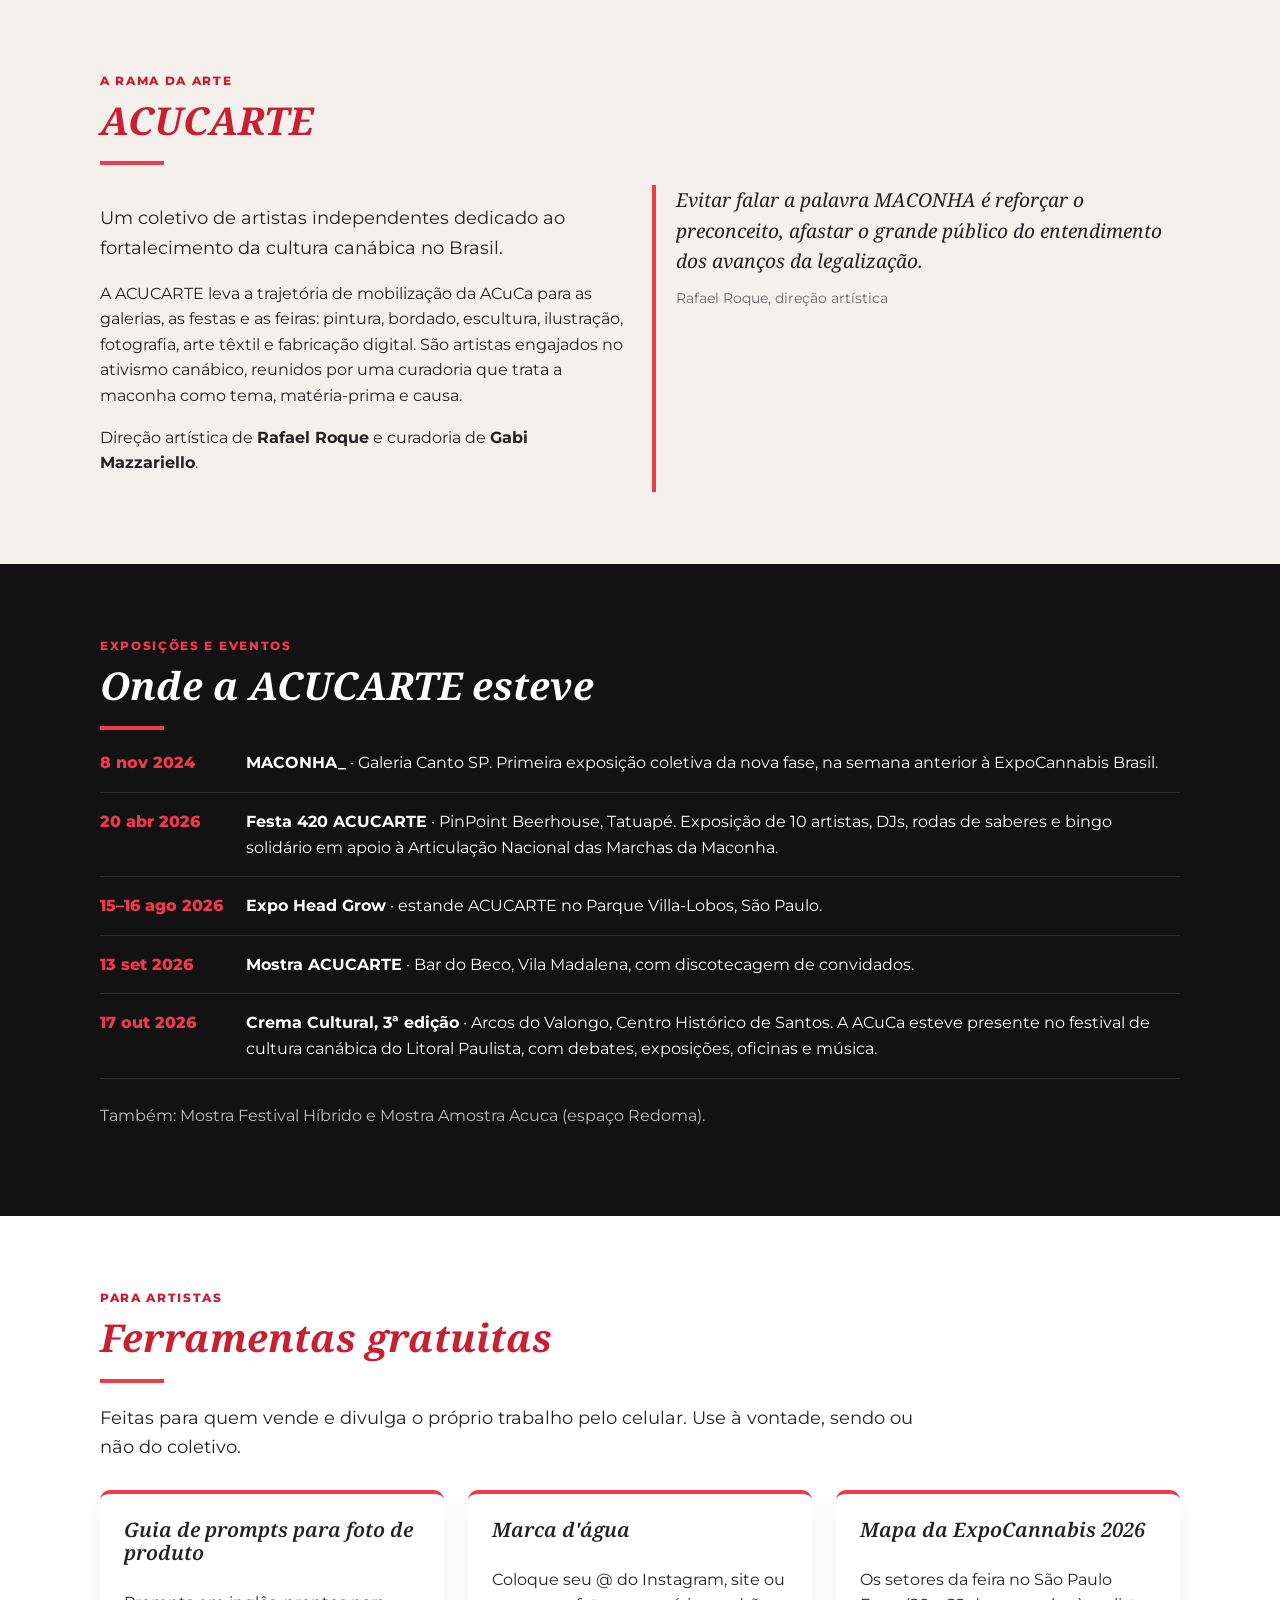
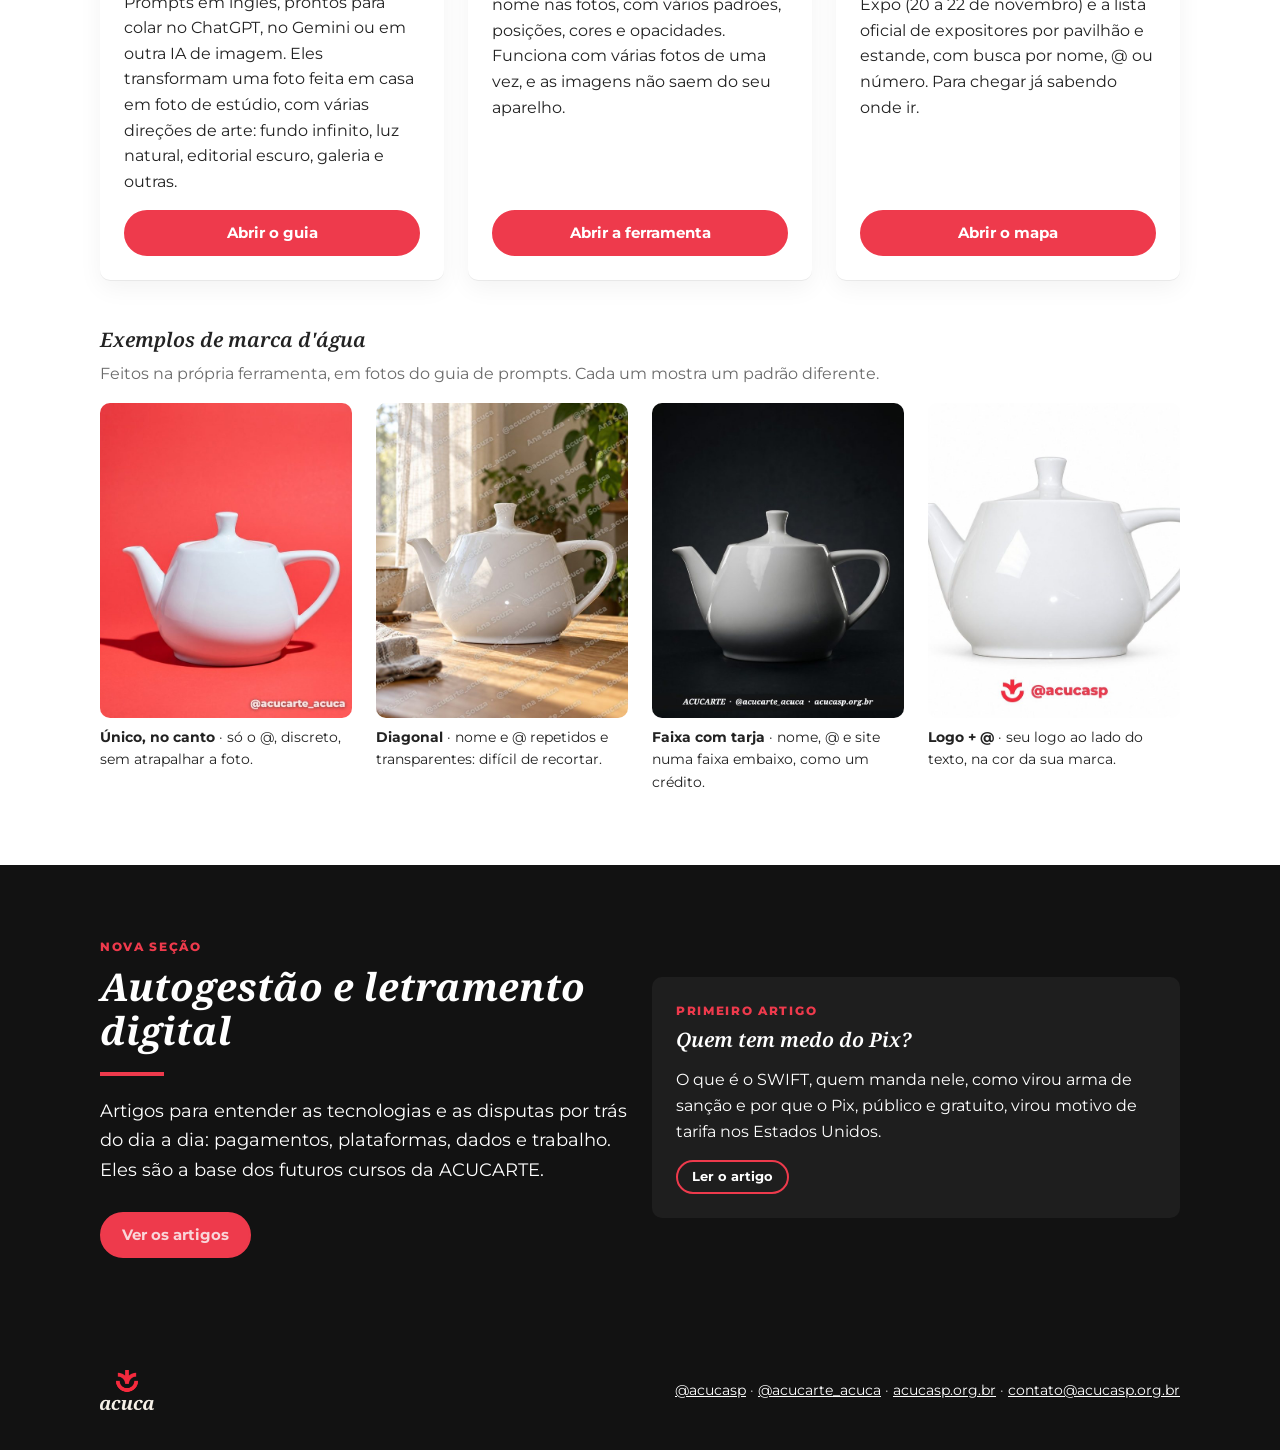
==== commit da3286ec: "Nova seção Autogestão e letramento digital, com o primeiro artigo: Quem tem medo do Pix? (SWIFT, san" ====
--- a/index.html
+++ b/index.html
@@ -12,7 +12,7 @@
   <link rel="preconnect" href="https://fonts.googleapis.com">
   <link rel="preconnect" href="https://fonts.gstatic.com" crossorigin>
   <link rel="stylesheet" href="https://fonts.googleapis.com/css2?family=Noto+Serif:ital,wght@1,400;1,600;1,700&family=Montserrat:wght@400;600;700;800&display=swap">
-  <link rel="stylesheet" href="assets/css/style.css?v=202610271545">
+  <link rel="stylesheet" href="assets/css/style.css?v=202610291100">
 </head>
 <body>
   <a class="pular" href="#conteudo">Pular para o conteúdo</a>
@@ -26,6 +26,7 @@
         <a href="prompts/" target="_blank" rel="noopener">Guia de prompts</a>
         <a href="marca-dagua/" target="_blank" rel="noopener">Marca d'água</a>
         <a href="expocannabis/" target="_blank" rel="noopener">Mapa da Expo</a>
+        <a href="letramento/" target="_blank" rel="noopener">Letramento digital</a>
       </nav>
     </div>
   </header>
@@ -161,6 +162,23 @@
         </div>
       </div>
     </section>
+    <section id="letramento" class="escura">
+      <div class="wrap grade g2" style="align-items:center">
+        <div>
+          <p class="rotulo">Nova seção</p>
+          <h2>Autogestão e letramento digital</h2>
+          <hr class="fio">
+          <p class="lead">Artigos para entender as tecnologias e as disputas por trás do dia a dia: pagamentos, plataformas, dados e trabalho. Eles são a base dos futuros cursos da ACUCARTE.</p>
+          <div class="botoes"><a class="btn" href="letramento/" target="_blank" rel="noopener">Ver os artigos</a></div>
+        </div>
+        <article class="cartao">
+          <p class="rotulo">Primeiro artigo</p>
+          <h3>Quem tem medo do Pix?</h3>
+          <p>O que é o SWIFT, quem manda nele, como virou arma de sanção e por que o Pix, público e gratuito, virou motivo de tarifa nos Estados Unidos.</p>
+          <a class="btn sm contorno" href="letramento/quem-tem-medo-do-pix/" target="_blank" rel="noopener">Ler o artigo</a>
+        </article>
+      </div>
+    </section>
   </main>
 
   <footer class="rodape">
--- a/assets/css/style.css
+++ b/assets/css/style.css
@@ -256,3 +256,23 @@
 .setor-tag.cultural { background: var(--vermelho-escuro); }
 .setor-tag.externa { background: #3d5a40; }
 @media (max-width: 860px) { .expo { grid-template-columns: 1fr; } }
+
+/* ---------- autogestão e letramento digital ---------- */
+.artigo { padding: 48px 0 72px; }
+.artigo .wrap { max-width: 780px; }
+.artigo h2 { margin-top: 48px; }
+.artigo h3 { margin-top: 32px; }
+.artigo h4 { font: 800 13px var(--sans); text-transform: uppercase; letter-spacing: .1em; color: var(--vermelho-escuro); margin: 0 0 8px; }
+.artigo p, .artigo li { font-size: 1.05rem; }
+.artigo li + li { margin-top: 8px; }
+.artigo .cartao p { font-size: 15px; margin: 0; }
+.artigo .linha-tempo li { border-color: var(--cinza-claro); }
+.resumo-artigo ol { margin: 10px 0 0; padding-left: 20px; }
+.glossario { font-size: 15px; gap: 10px 20px; }
+.fontes { margin-top: 56px; padding: 24px; background: var(--branco); border-radius: var(--raio); }
+.fontes h2 { margin-top: 0; font-size: 1.4rem; }
+.fontes li { font-size: 14px !important; }
+.artigo-cartao ul { padding-left: 20px; margin: 0; }
+.artigo-cartao.proximo { border-top: 4px dashed var(--cinza-claro); }
+@media (max-width: 560px) { .glossario { grid-template-columns: 1fr; gap: 2px; } .glossario dd { margin-bottom: 10px; } }
+.artigo .linha-tempo time { color: var(--vermelho-escuro); }
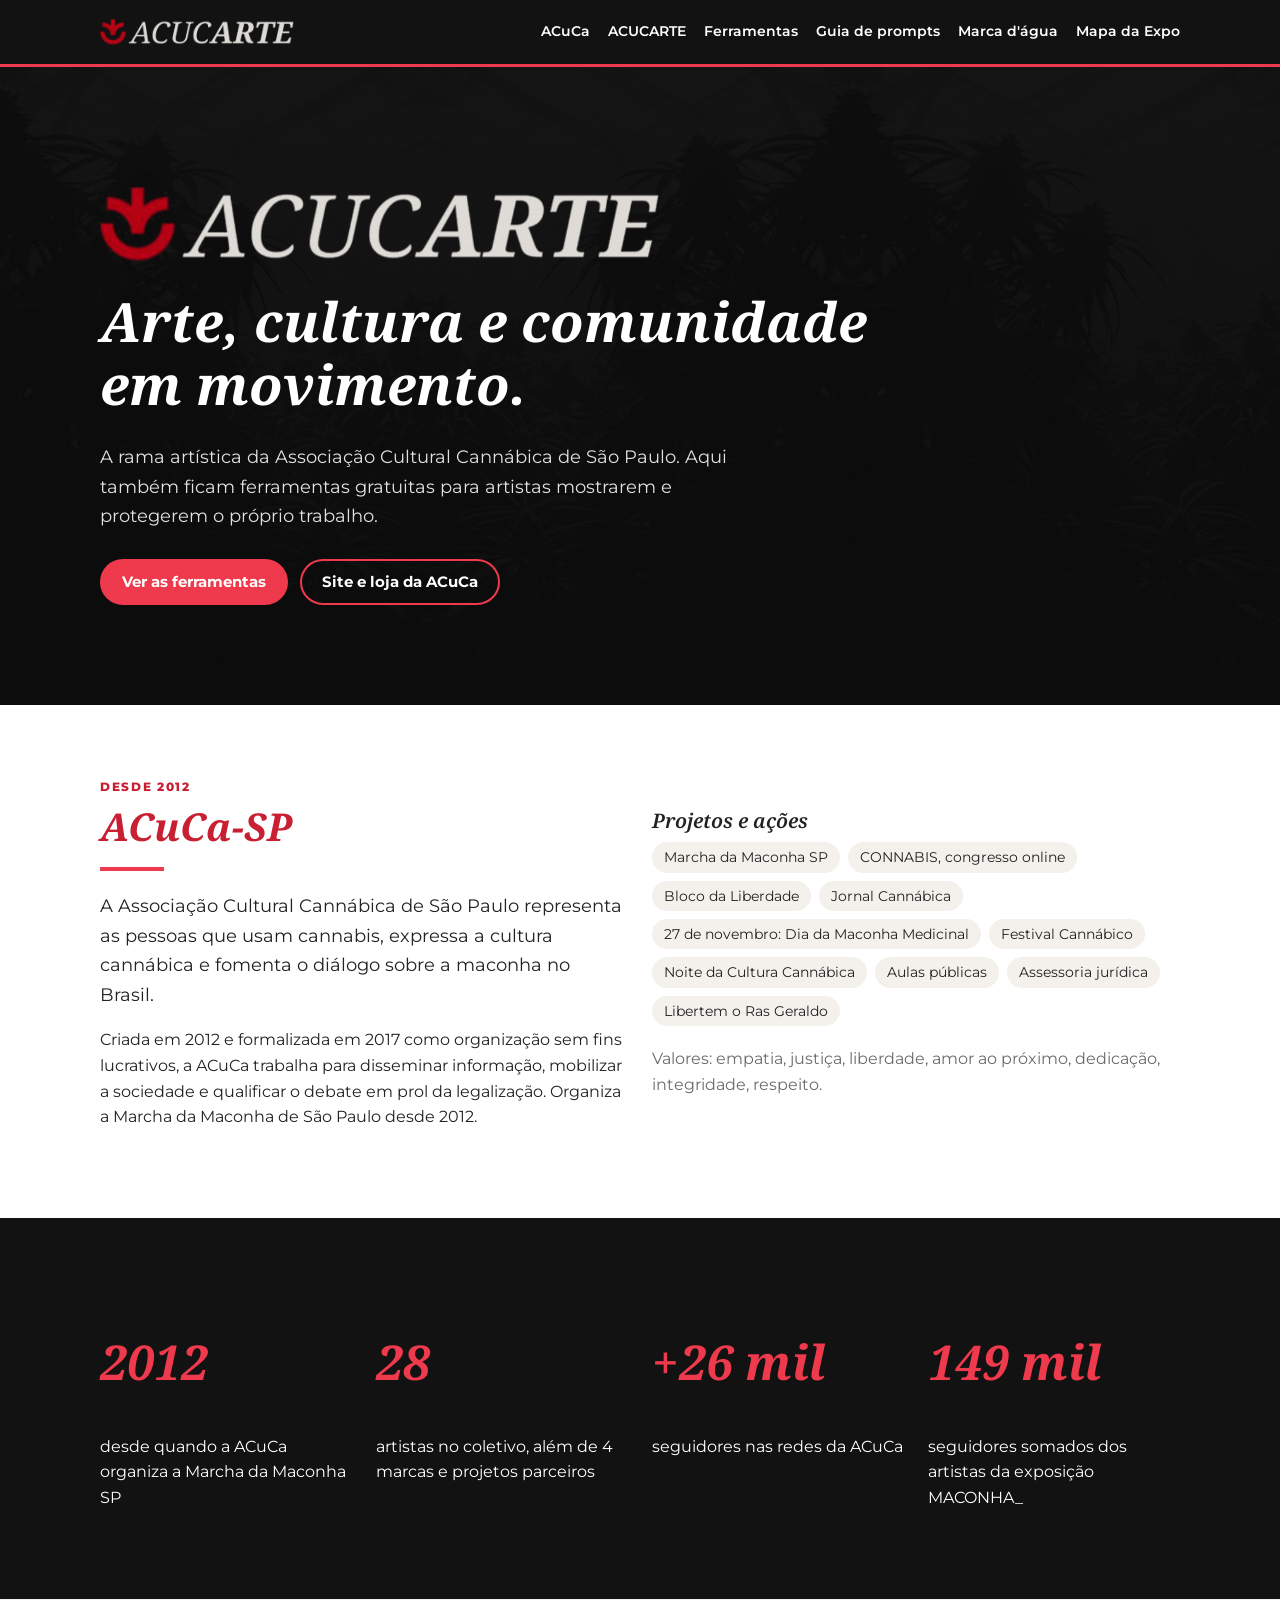
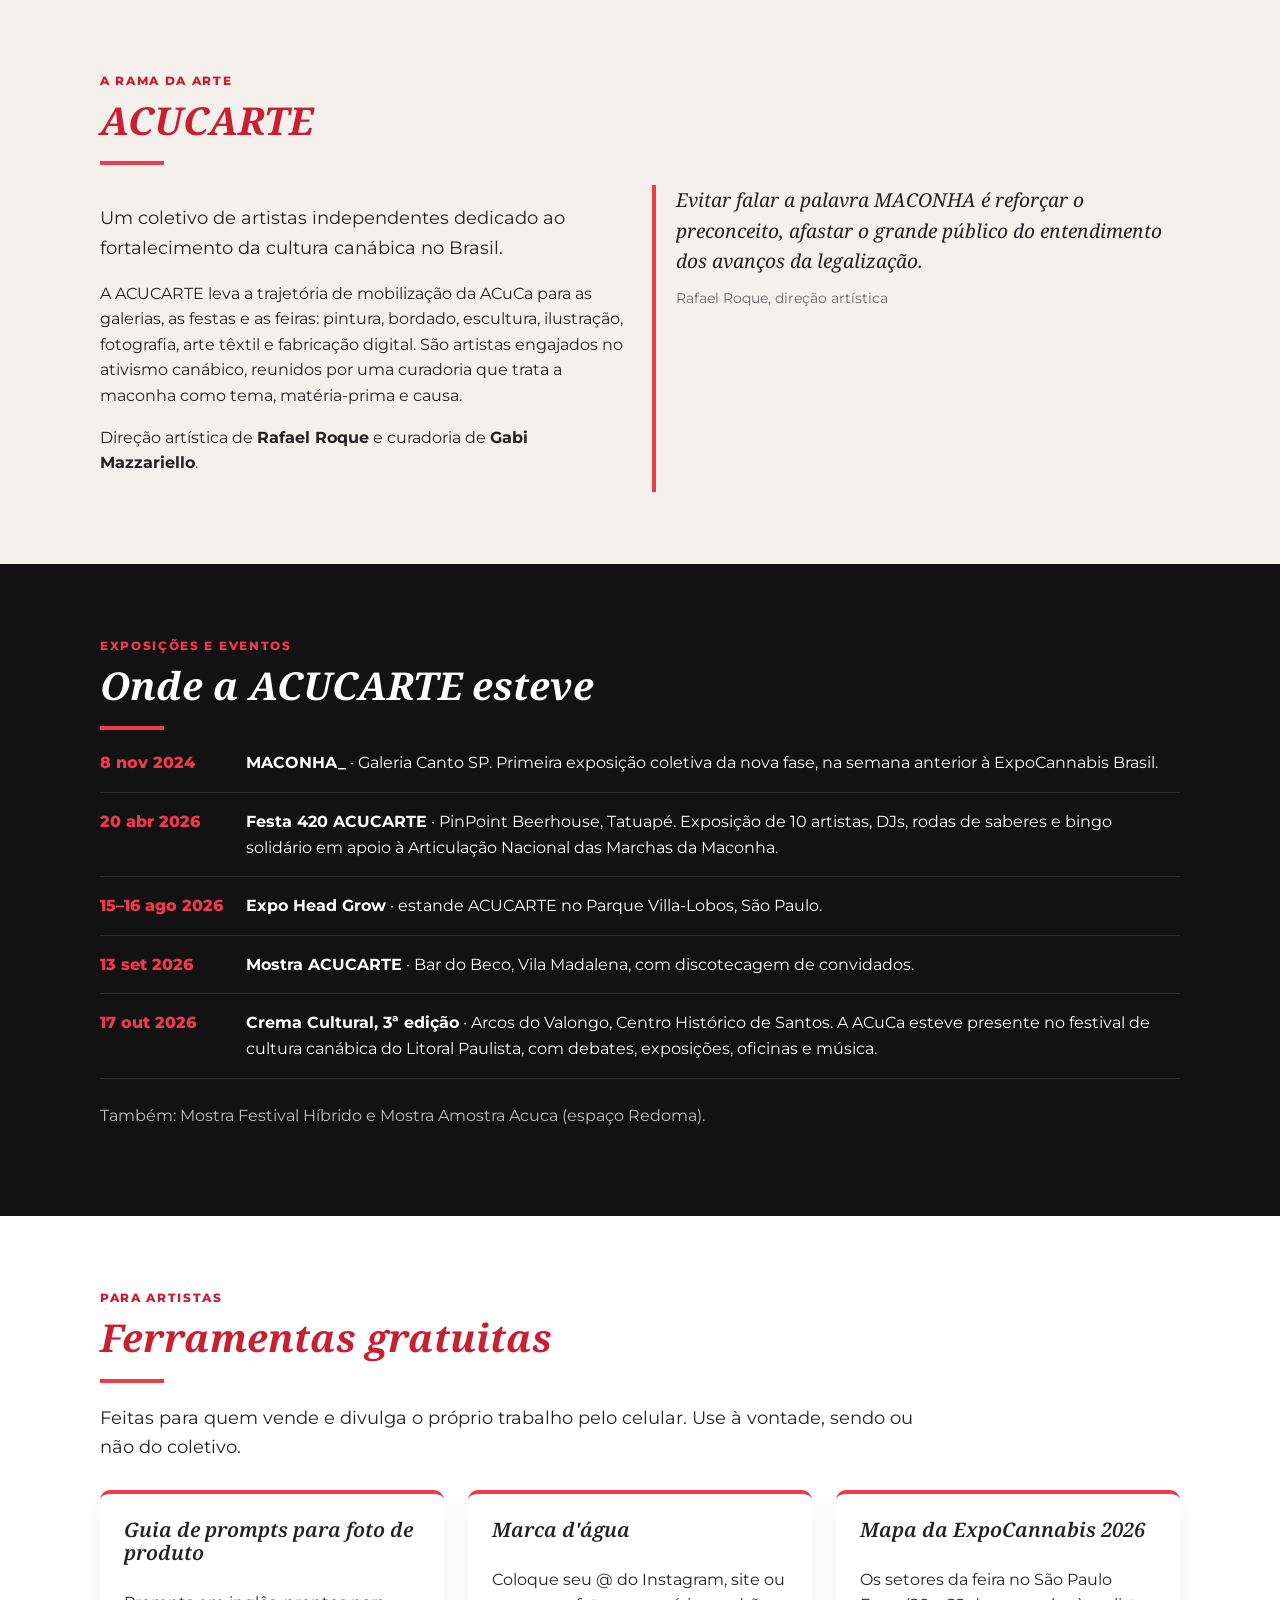
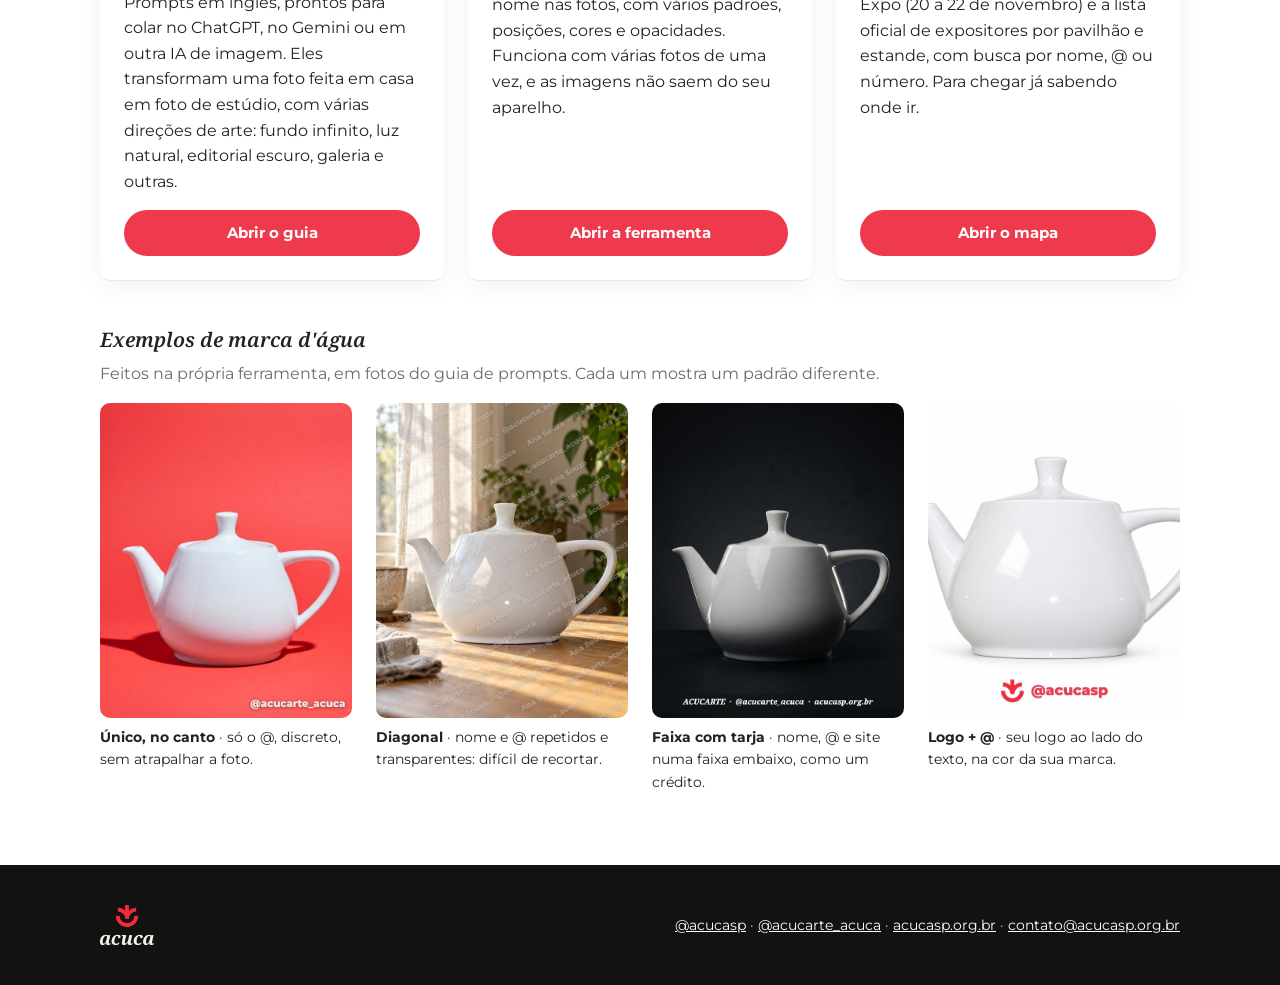
==== commit d86d994f: "Oculta a seção de letramento digital: sem link no menu e na página inicial, artigos com noindex Co-A" ====
--- a/index.html
+++ b/index.html
@@ -12,21 +12,20 @@
   <link rel="preconnect" href="https://fonts.googleapis.com">
   <link rel="preconnect" href="https://fonts.gstatic.com" crossorigin>
   <link rel="stylesheet" href="https://fonts.googleapis.com/css2?family=Noto+Serif:ital,wght@1,400;1,600;1,700&family=Montserrat:wght@400;600;700;800&display=swap">
-  <link rel="stylesheet" href="assets/css/style.css?v=202610291100">
+  <link rel="stylesheet" href="assets/css/style.css?v=202610291748">
 </head>
 <body>
   <a class="pular" href="#conteudo">Pular para o conteúdo</a>
   <header class="topo">
     <div class="wrap">
-      <a class="marca" href="./" target="_blank" rel="noopener"><img src="assets/img/logo-acucarte-claro.png" alt="ACUCARTE" width="910" height="122"></a>
+      <a class="marca" href="./"><img src="assets/img/logo-acucarte-claro.png" alt="ACUCARTE" width="910" height="122"></a>
       <nav aria-label="Principal">
         <a href="#acuca">ACuCa</a>
         <a href="#acucarte">ACUCARTE</a>
         <a href="#ferramentas">Ferramentas</a>
-        <a href="prompts/" target="_blank" rel="noopener">Guia de prompts</a>
-        <a href="marca-dagua/" target="_blank" rel="noopener">Marca d'água</a>
-        <a href="expocannabis/" target="_blank" rel="noopener">Mapa da Expo</a>
-        <a href="letramento/" target="_blank" rel="noopener">Letramento digital</a>
+        <a href="prompts/">Guia de prompts</a>
+        <a href="marca-dagua/">Marca d'água</a>
+        <a href="expocannabis/">Mapa da Expo</a>
       </nav>
     </div>
   </header>
@@ -126,17 +125,17 @@
           <article class="cartao ferramenta">
             <h3>Guia de prompts para foto de produto</h3>
             <p>Prompts em inglês, prontos para colar no ChatGPT, no Gemini ou em outra IA de imagem. Eles transformam uma foto feita em casa em foto de estúdio, com várias direções de arte: fundo infinito, luz natural, editorial escuro, galeria e outras.</p>
-            <a class="btn" href="prompts/" target="_blank" rel="noopener">Abrir o guia</a>
+            <a class="btn" href="prompts/">Abrir o guia</a>
           </article>
           <article class="cartao ferramenta">
             <h3>Marca d'água</h3>
             <p>Coloque seu @ do Instagram, site ou nome nas fotos, com vários padrões, posições, cores e opacidades. Funciona com várias fotos de uma vez, e as imagens não saem do seu aparelho.</p>
-            <a class="btn" href="marca-dagua/" target="_blank" rel="noopener">Abrir a ferramenta</a>
+            <a class="btn" href="marca-dagua/">Abrir a ferramenta</a>
           </article>
           <article class="cartao ferramenta">
             <h3>Mapa da ExpoCannabis 2026</h3>
             <p>Os setores da feira no São Paulo Expo (20 a 22 de novembro) e a lista oficial de expositores por pavilhão e estande, com busca por nome, @ ou número. Para chegar já sabendo onde ir.</p>
-            <a class="btn" href="expocannabis/" target="_blank" rel="noopener">Abrir o mapa</a>
+            <a class="btn" href="expocannabis/">Abrir o mapa</a>
           </article>
         </div>
 
@@ -144,24 +143,25 @@
         <p class="mudo" style="margin-top:0">Feitos na própria ferramenta, em fotos do guia de prompts. Cada um mostra um padrão diferente.</p>
         <div class="grade g4 exemplos-marca">
           <figure>
-            <a href="marca-dagua/" target="_blank" rel="noopener"><img src="assets/img/marca-dagua/unico-canto.jpg" alt="Bule branco em fundo vermelho com @acucarte_acuca discreto no canto de baixo à direita." width="645" height="800" loading="lazy"></a>
+            <a href="marca-dagua/"><img src="assets/img/marca-dagua/unico-canto.jpg" alt="Bule branco em fundo vermelho com @acucarte_acuca discreto no canto de baixo à direita." width="645" height="800" loading="lazy"></a>
             <figcaption><strong>Único, no canto</strong> · só o @, discreto, sem atrapalhar a foto.</figcaption>
           </figure>
           <figure>
-            <a href="marca-dagua/" target="_blank" rel="noopener"><img src="assets/img/marca-dagua/diagonal.jpg" alt="Bule numa mesa de madeira com o nome e o @ repetidos em diagonal, bem transparentes, sobre a foto inteira." width="640" height="800" loading="lazy"></a>
+            <a href="marca-dagua/"><img src="assets/img/marca-dagua/diagonal.jpg" alt="Bule numa mesa de madeira com o nome e o @ repetidos em diagonal, bem transparentes, sobre a foto inteira." width="640" height="800" loading="lazy"></a>
             <figcaption><strong>Diagonal</strong> · nome e @ repetidos e transparentes: difícil de recortar.</figcaption>
           </figure>
           <figure>
-            <a href="marca-dagua/" target="_blank" rel="noopener"><img src="assets/img/marca-dagua/faixa-tarja.jpg" alt="Bule em fundo preto com uma faixa escura embaixo trazendo ACUCARTE, @acucarte_acuca e acucasp.org.br em serifa itálica." width="645" height="800" loading="lazy"></a>
+            <a href="marca-dagua/"><img src="assets/img/marca-dagua/faixa-tarja.jpg" alt="Bule em fundo preto com uma faixa escura embaixo trazendo ACUCARTE, @acucarte_acuca e acucasp.org.br em serifa itálica." width="645" height="800" loading="lazy"></a>
             <figcaption><strong>Faixa com tarja</strong> · nome, @ e site numa faixa embaixo, como um crédito.</figcaption>
           </figure>
           <figure>
-            <a href="marca-dagua/" target="_blank" rel="noopener"><img src="assets/img/marca-dagua/logo-e-arroba.jpg" alt="Bule em fundo branco com o símbolo da ACuCa e @acucasp em vermelho, centralizados embaixo." width="800" height="800" loading="lazy"></a>
+            <a href="marca-dagua/"><img src="assets/img/marca-dagua/logo-e-arroba.jpg" alt="Bule em fundo branco com o símbolo da ACuCa e @acucasp em vermelho, centralizados embaixo." width="800" height="800" loading="lazy"></a>
             <figcaption><strong>Logo + @</strong> · seu logo ao lado do texto, na cor da sua marca.</figcaption>
           </figure>
         </div>
       </div>
     </section>
+    <!-- Seção de letramento digital oculta por enquanto (pedido da ACuCa, 30/10/2026). Para reativar, tire este comentário e volte o link "Letramento digital" no menu das páginas.
     <section id="letramento" class="escura">
       <div class="wrap grade g2" style="align-items:center">
         <div>
@@ -169,16 +169,17 @@
           <h2>Autogestão e letramento digital</h2>
           <hr class="fio">
           <p class="lead">Artigos para entender as tecnologias e as disputas por trás do dia a dia: pagamentos, plataformas, dados e trabalho. Eles são a base dos futuros cursos da ACUCARTE.</p>
-          <div class="botoes"><a class="btn" href="letramento/" target="_blank" rel="noopener">Ver os artigos</a></div>
+          <div class="botoes"><a class="btn" href="letramento/">Ver os artigos</a></div>
         </div>
         <article class="cartao">
           <p class="rotulo">Primeiro artigo</p>
           <h3>Quem tem medo do Pix?</h3>
           <p>O que é o SWIFT, quem manda nele, como virou arma de sanção e por que o Pix, público e gratuito, virou motivo de tarifa nos Estados Unidos.</p>
-          <a class="btn sm contorno" href="letramento/quem-tem-medo-do-pix/" target="_blank" rel="noopener">Ler o artigo</a>
+          <a class="btn sm contorno" href="letramento/quem-tem-medo-do-pix/">Ler o artigo</a>
         </article>
       </div>
     </section>
+    -->
   </main>
 
   <footer class="rodape">
--- a/assets/css/style.css
+++ b/assets/css/style.css
@@ -220,42 +220,50 @@
 [hidden] { display: none !important; }
 
 /* ---------- mapa da ExpoCannabis ---------- */
-.expo { display: grid; grid-template-columns: minmax(0, 1fr) 320px; gap: 24px; align-items: start; margin-top: 20px; }
-.planta { display: grid; grid-template-columns: 2fr 1fr; grid-template-areas: "p7 cultural" "p7 p8" "externa externa"; gap: 12px; }
-.planta .pavilhao { grid-area: p7; display: grid; grid-template-columns: 1fr 1fr; gap: 10px; background: var(--branco); border: 2px solid var(--cinza-claro); border-radius: 14px; padding: 12px; }
-.planta .nome-pav { grid-column: 1 / -1; margin: 0; font-weight: 800; font-size: 12px; letter-spacing: .14em; text-transform: uppercase; color: var(--cinza); }
-.planta .cultural { grid-area: cultural; }
-.planta .p8 { grid-area: p8; }
-.planta .externa { grid-area: externa; min-height: 90px; }
-.planta .setor { display: flex; flex-direction: column; align-items: center; justify-content: center; gap: 2px; min-height: 120px; padding: 12px; border: 3px solid var(--preto); border-radius: var(--raio); background: var(--preto); color: var(--branco); cursor: pointer; font: 600 13px var(--sans); text-align: center; transition: background .15s; }
-.planta .setor strong { font: italic 700 clamp(1.05rem, 2.4vw, 1.5rem) var(--serif); }
-.planta .setor .conta { opacity: .85; }
-.planta .setor.cultural { background: var(--vermelho-escuro); border-color: var(--vermelho-escuro); }
-.planta .setor.externa { background: #3d5a40; border-color: #3d5a40; }
-.planta .setor:hover { background: var(--grafite-2); }
-.planta .setor.cultural:hover { background: var(--vermelho); }
-.planta .setor.externa:hover { background: #4c7050; }
-.planta .setor[aria-pressed="true"] { outline: 4px solid var(--vermelho); outline-offset: 3px; }
-.planta .setor.cultural[aria-pressed="true"] { outline-color: var(--preto); }
-@media (max-width: 560px) {
-  .planta { grid-template-columns: 1fr 1fr; grid-template-areas: "p7 p7" "cultural p8" "externa externa"; }
-  .planta .setor { min-height: 96px; }
-}
-.expo + .dica, .expo .dica { margin-top: 8px; }
-#setor-info h3 { margin-bottom: 8px; }
-#setor-info .ficha { margin-top: 12px; }
-#setor-info .ficha dd { white-space: nowrap; }
+.fatos { display: grid; grid-template-columns: repeat(auto-fit, minmax(200px, 1fr)); gap: 12px; margin: 28px 0 0; }
+.fatos div { background: var(--grafite); border-left: 4px solid var(--vermelho); border-radius: 6px; padding: 12px 16px; }
+.fatos dt { font: 800 11px var(--sans); text-transform: uppercase; letter-spacing: .12em; color: var(--vermelho); }
+.fatos dd { margin: 4px 0 0; font-weight: 700; font-size: 1.05rem; color: var(--branco); }
+.planta-spe { background: var(--preto); border-radius: var(--raio); padding: 12px; overflow-x: auto; margin-top: 24px; }
+.planta-spe svg { display: block; width: 100%; min-width: 720px; height: auto; font-family: var(--sans); }
+.planta-spe .pav { fill: #3a3a3a; stroke: var(--preto); stroke-width: 2; }
+.planta-spe .pav.feira { fill: var(--vermelho); }
+.planta-spe .pav.cbh { fill: var(--branco); }
+.planta-spe .garagem { fill: #565656; stroke: var(--preto); stroke-width: 2; }
+.planta-spe text { text-anchor: middle; }
+.planta-spe .num { font: italic 700 52px var(--serif); fill: var(--branco); }
+.planta-spe .cbh + .num { fill: var(--preto); }
+.planta-spe .area { font-weight: 700; font-size: 18px; fill: var(--branco); }
+.planta-spe .num-p { font-weight: 700; font-size: 26px; fill: #9a9a9a; }
+.planta-spe .p-icone { font-weight: 800; font-size: 34px; fill: var(--branco); }
+.planta-spe .rot { font-size: 17px; fill: #cfcfcf; }
+.planta-spe .rot.forte { font-weight: 800; fill: var(--branco); }
+.planta-spe .rot.vermelho { fill: var(--vermelho); }
+.planta-spe .ponto { font-weight: 800; font-size: 15px; letter-spacing: .14em; fill: #9a9a9a; text-anchor: start; }
+.planta-spe .ponto[text-anchor="end"] { text-anchor: end; }
+.planta-spe + .dica { margin-top: 10px; }
+.setores { display: grid; grid-template-columns: repeat(auto-fill, minmax(300px, 1fr)); gap: 16px; margin-top: 20px; }
+.setor-cartao { background: var(--gelo); border-radius: var(--raio); padding: 20px; border-top: 5px solid var(--preto); display: flex; flex-direction: column; gap: 6px; }
+.setor-cartao.cultural { border-top-color: var(--vermelho-escuro); }
+.setor-cartao.externa { border-top-color: #3d5a40; }
+.setor-cartao h3 { margin: 0; font-size: 1.5rem; }
+.setor-cartao p { margin: 0; }
+.setor-cartao .btn { align-self: flex-start; margin-top: auto; }
+.setor-cartao p:nth-last-of-type(1) { margin-bottom: 12px; }
+.setor-onde { font: 800 11px var(--sans); text-transform: uppercase; letter-spacing: .12em; color: var(--cinza); }
+.setor-numeros { font-size: 15px; }
+.setor-numeros strong { font: italic 700 1.6rem var(--serif); color: var(--vermelho-escuro); }
 .busca-expo { display: grid; gap: 12px; margin-bottom: 8px; }
 .busca-expo .campo { max-width: 520px; }
 .busca-expo .filtros { margin: 0; }
 .lista-expo { list-style: none; padding: 0; margin: 16px 0 0; display: grid; grid-template-columns: repeat(auto-fill, minmax(250px, 1fr)); gap: 10px; }
-.lista-expo li { background: var(--gelo); border-radius: var(--raio); padding: 12px 14px; display: grid; gap: 4px; font-size: 14px; align-content: start; }
+.lista-expo li { background: var(--branco); border-radius: var(--raio); padding: 12px 14px; display: grid; gap: 4px; font-size: 14px; align-content: start; }
 .lista-expo .estande { font-weight: 700; }
 .lista-expo a { overflow-wrap: anywhere; }
 .setor-tag { justify-self: start; font: 800 11px var(--sans); text-transform: uppercase; letter-spacing: .08em; padding: 3px 8px; border-radius: 999px; background: var(--preto); color: var(--branco); }
 .setor-tag.cultural { background: var(--vermelho-escuro); }
 .setor-tag.externa { background: #3d5a40; }
-@media (max-width: 860px) { .expo { grid-template-columns: 1fr; } }
+#expositores { scroll-margin-top: 80px; }
 
 /* ---------- autogestão e letramento digital ---------- */
 .artigo { padding: 48px 0 72px; }
@@ -276,3 +284,13 @@
 .artigo-cartao.proximo { border-top: 4px dashed var(--cinza-claro); }
 @media (max-width: 560px) { .glossario { grid-template-columns: 1fr; gap: 2px; } .glossario dd { margin-bottom: 10px; } }
 .artigo .linha-tempo time { color: var(--vermelho-escuro); }
+
+/* Tabela dos artigos (rola para o lado no celular) */
+.tabela-rolagem { overflow-x: auto; margin: 16px 0 20px; }
+.tabela-jogos { width: 100%; min-width: 560px; border-collapse: collapse; font-size: 15px; }
+.tabela-jogos th, .tabela-jogos td { padding: 10px 12px; border-bottom: 1px solid rgba(18,18,18,.15); text-align: left; vertical-align: top; }
+.tabela-jogos thead th { font-size: 13px; text-transform: uppercase; letter-spacing: .04em; border-bottom: 2px solid var(--preto); }
+.tabela-jogos td:nth-child(2), .tabela-jogos td:nth-child(3) { white-space: nowrap; }
+.tabela-jogos tr.sim { background: rgba(238,58,76,.10); }
+.tabela-jogos tr.sim td:last-child { color: var(--vermelho-escuro); font-weight: 600; }
+.tabela-jogos tr.parte { background: rgba(238,58,76,.04); }
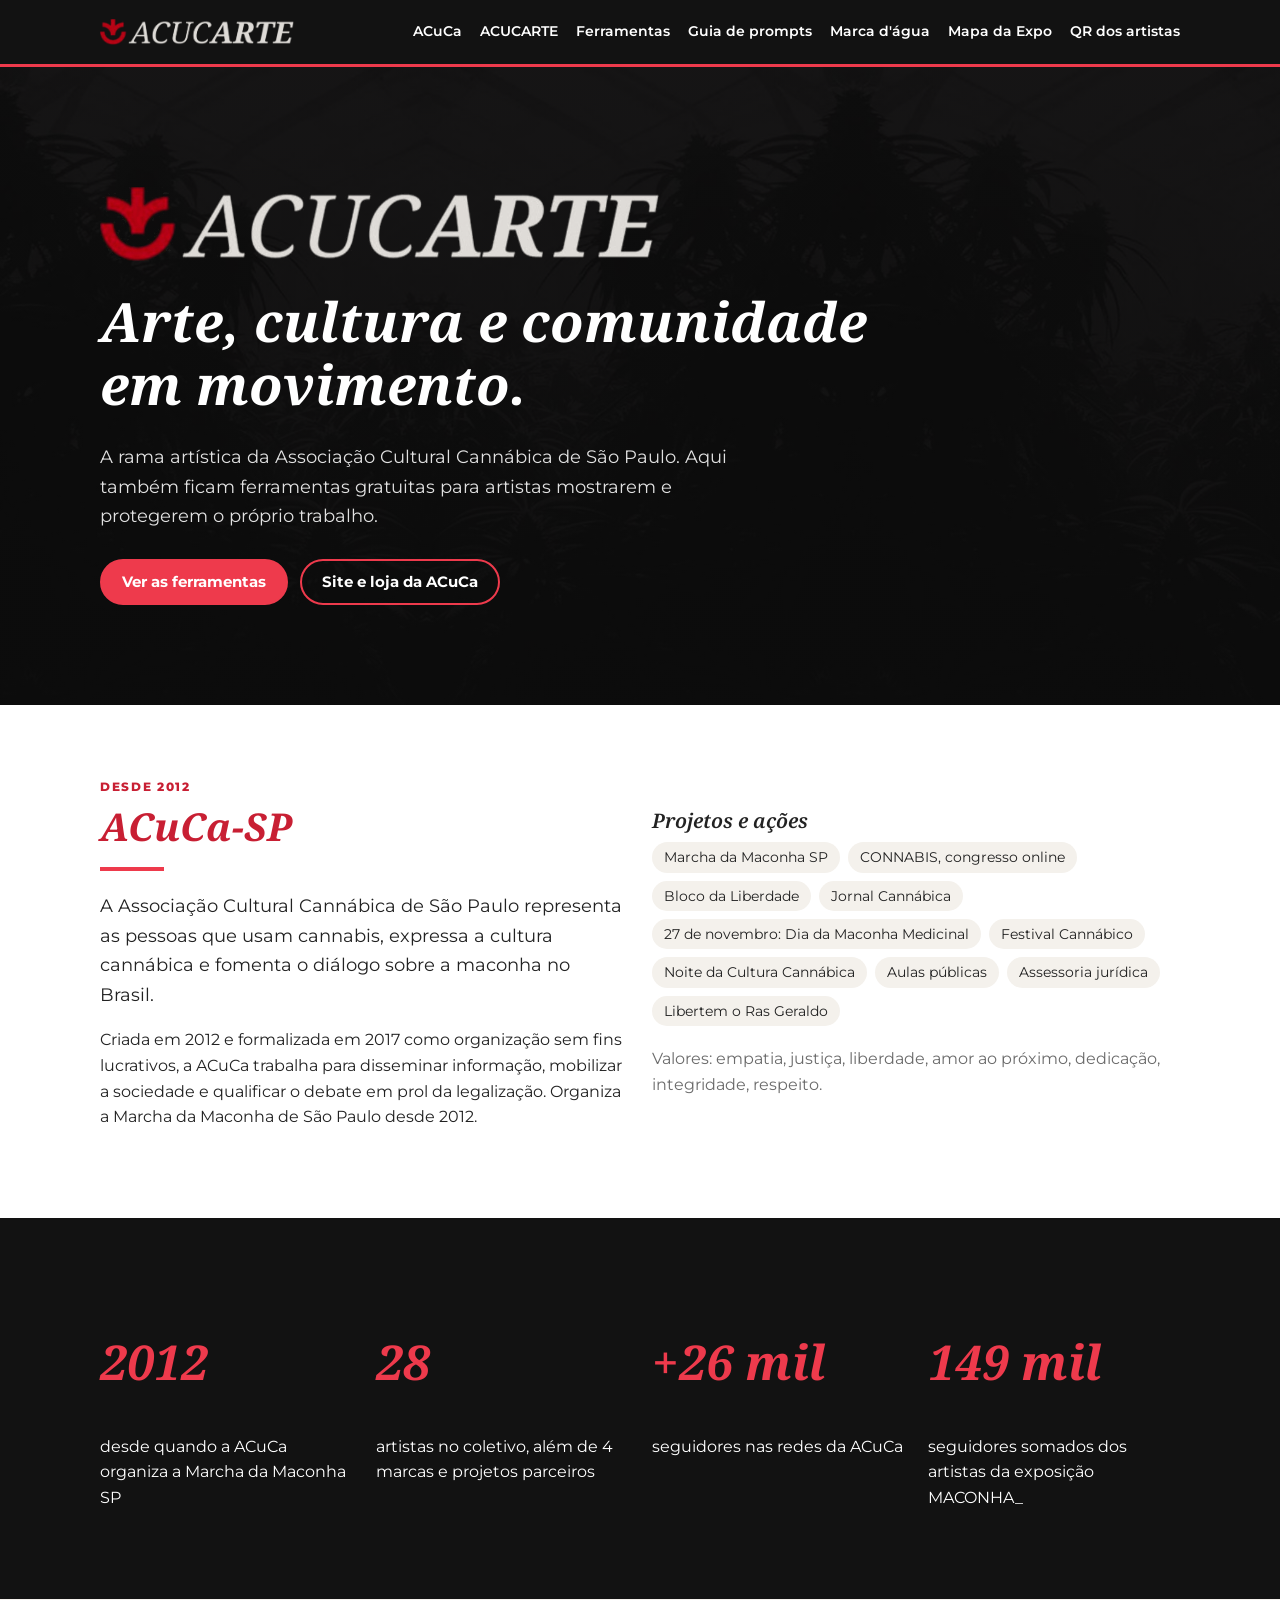
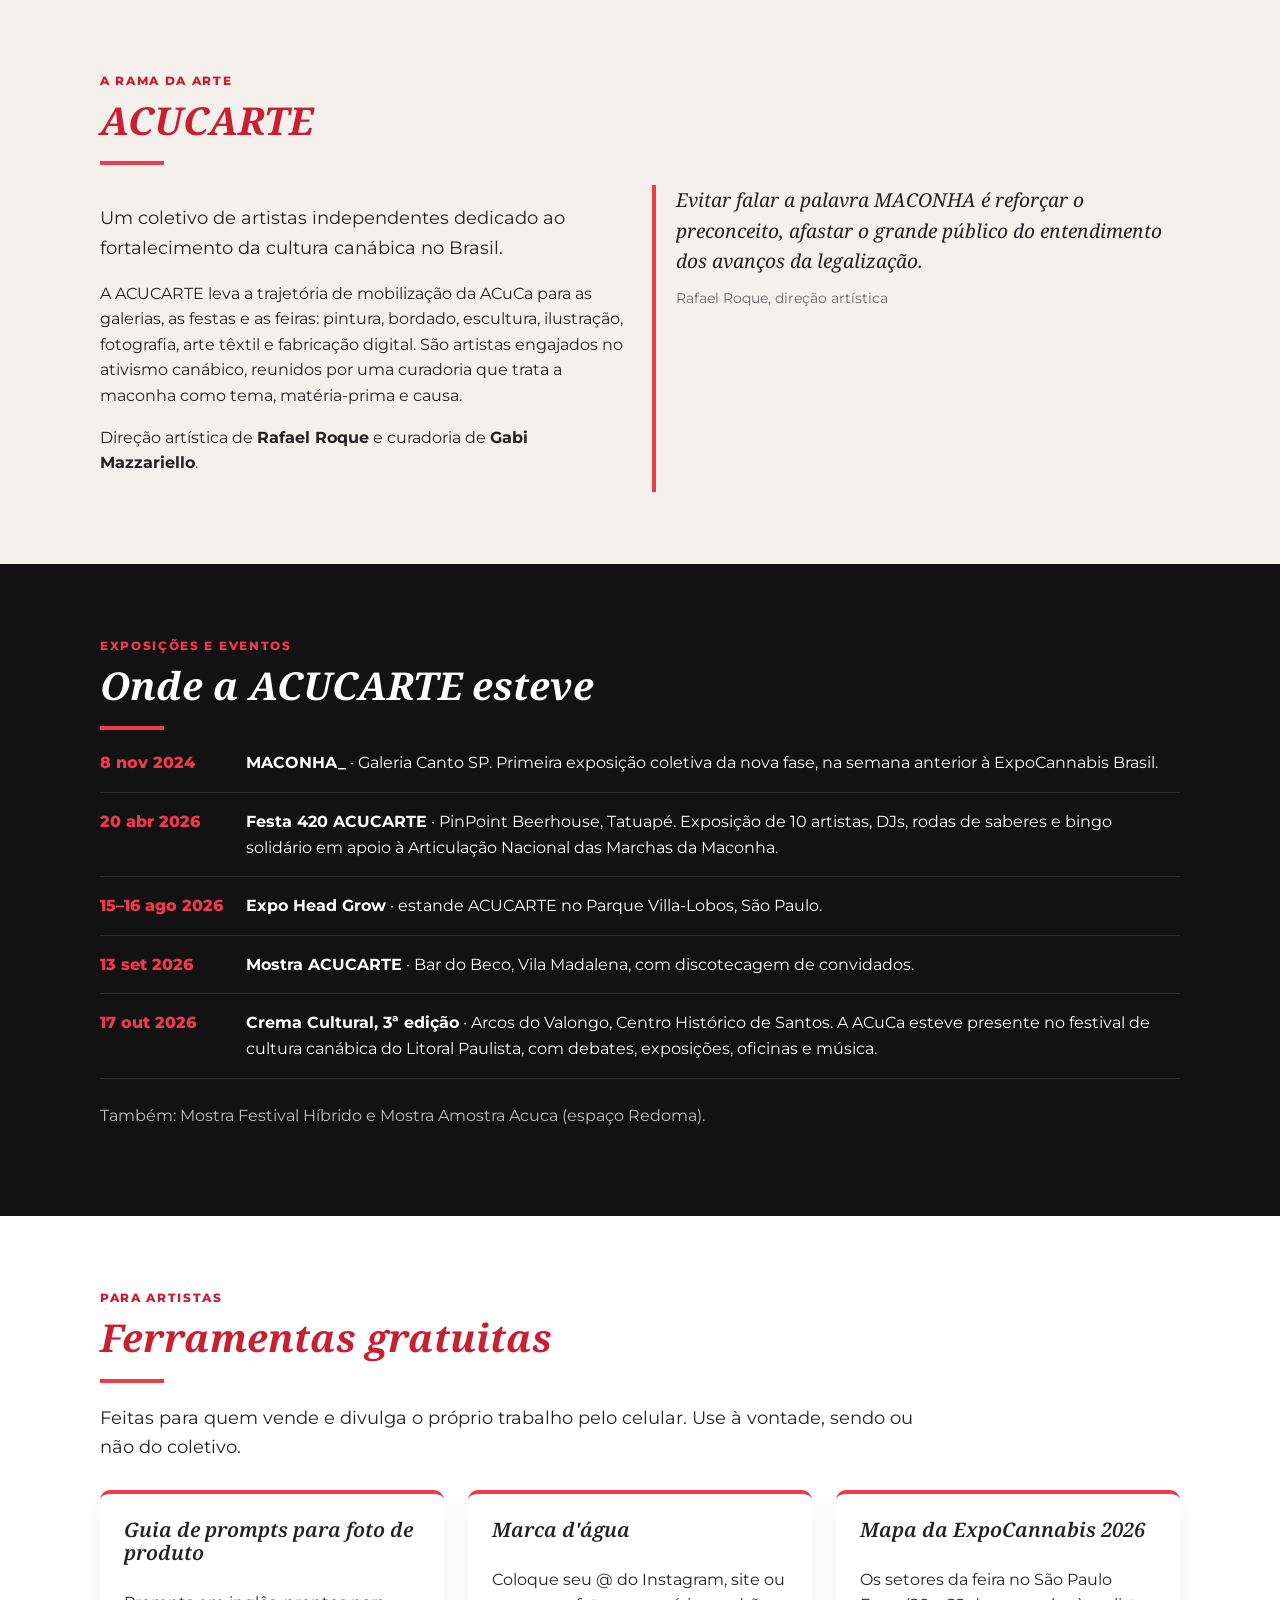
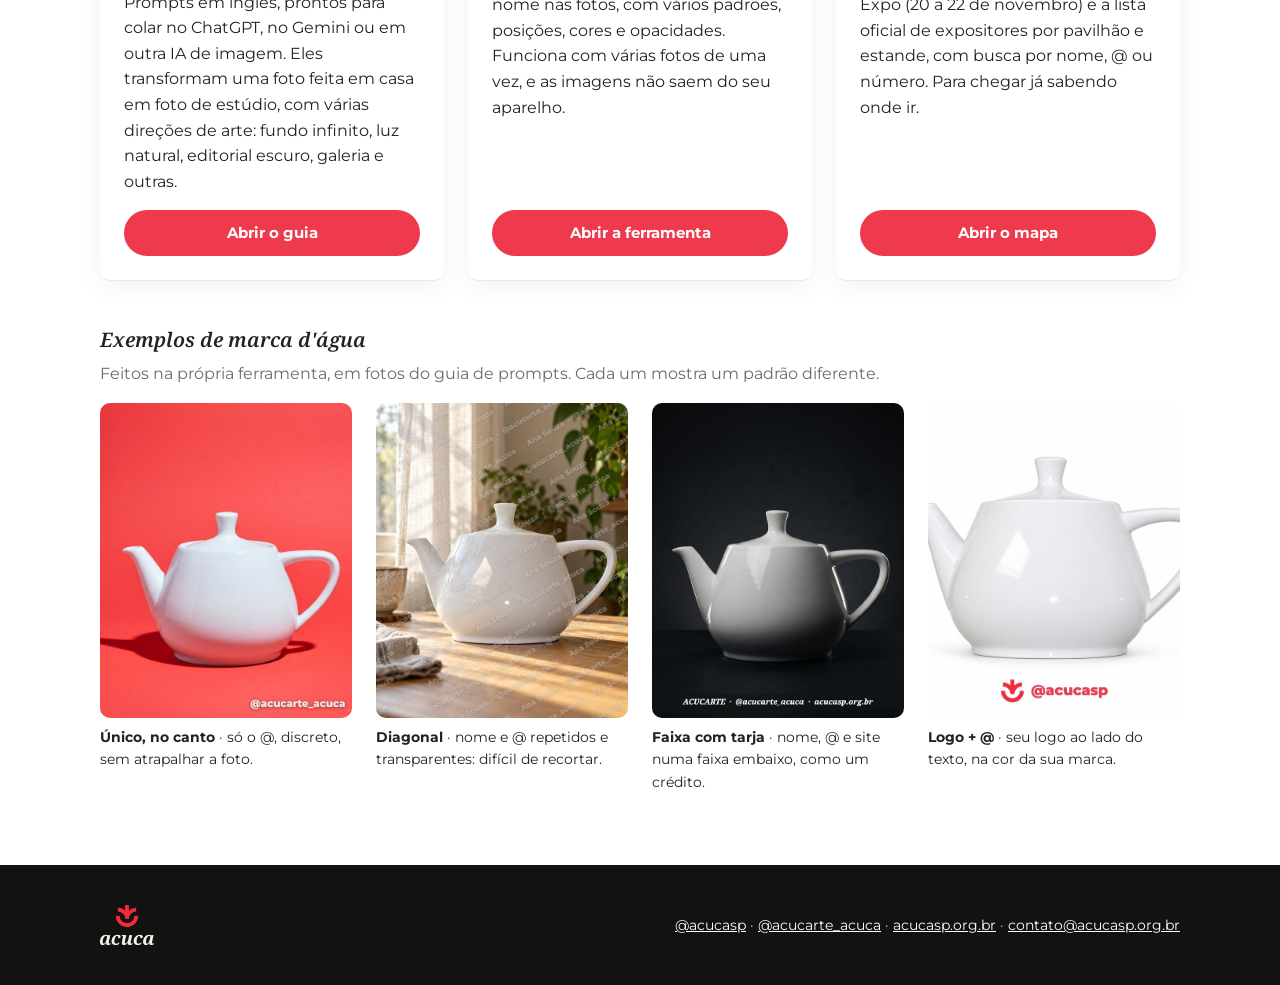
==== commit a6bca56f: "Catálogo dos QR codes dos artistas Página /qr/ com os 23 QR codes (PNG e SVG) baixados do site, busc" ====
--- a/index.html
+++ b/index.html
@@ -26,6 +26,7 @@
         <a href="prompts/">Guia de prompts</a>
         <a href="marca-dagua/">Marca d'água</a>
         <a href="expocannabis/">Mapa da Expo</a>
+        <a href="qr/">QR dos artistas</a>
       </nav>
     </div>
   </header>
